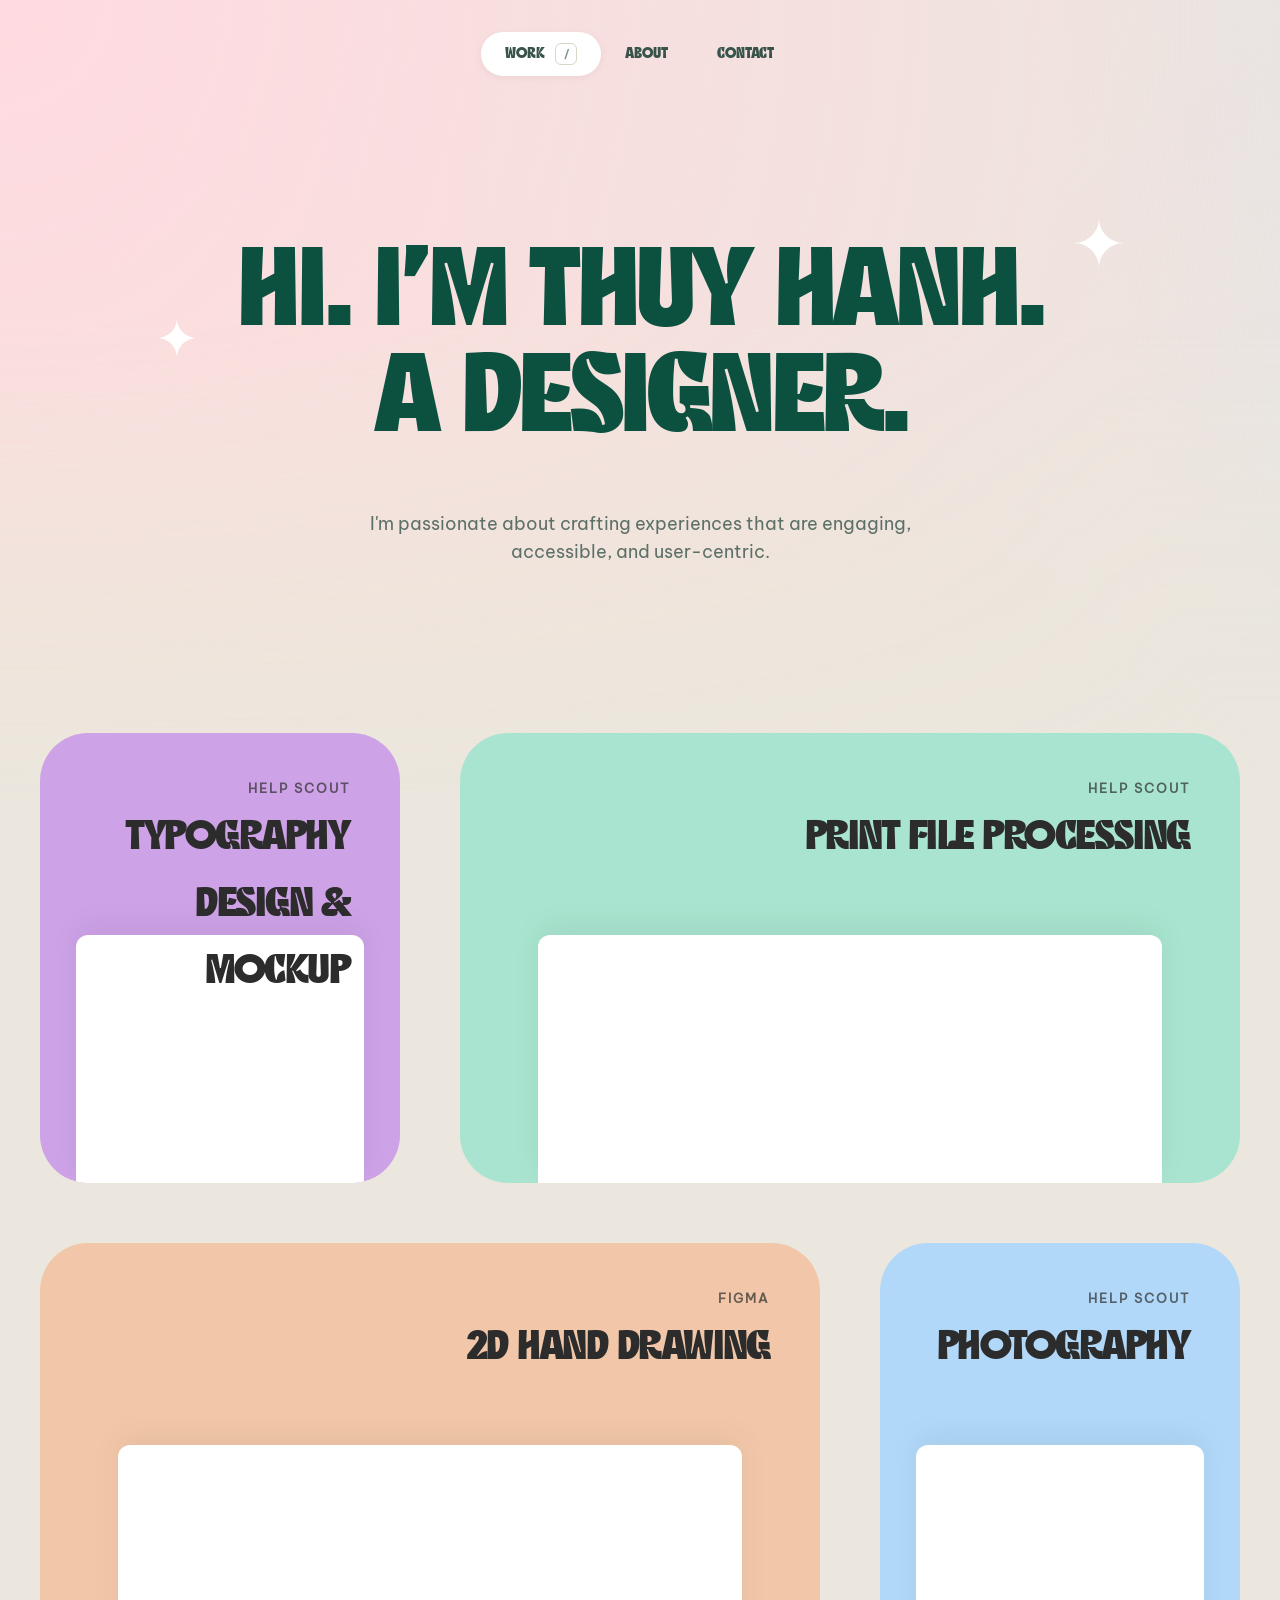
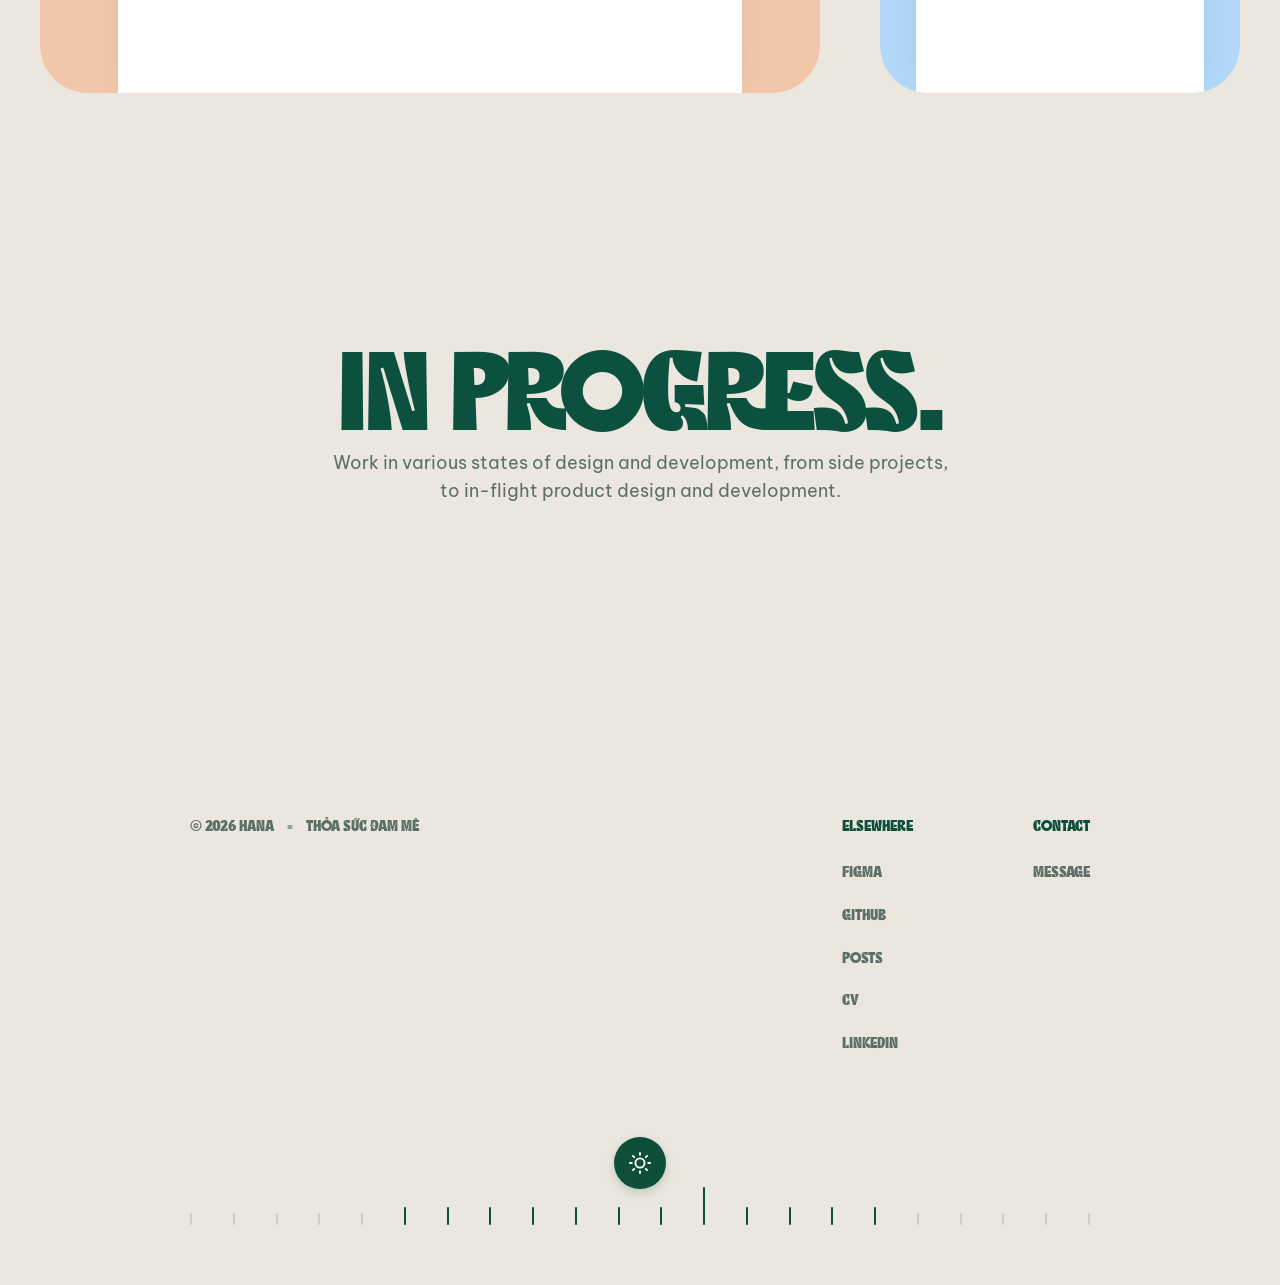
==== index.html @ 813f823c "Day toan bo anh asset len web" ====
<!DOCTYPE html>
<html lang="vi">
<head>
  <meta charset="UTF-8">
  <meta name="viewport" content="width=device-width, initial-scale=1.0">
  <title>Hanh portfolio</title>
  <link rel="preload" href="fonts/A.ttf" as="font" type="font/ttf" crossorigin>
  <link rel="preload" href="fonts/B.ttf" as="font" type="font/ttf" crossorigin>
  <link rel="icon" href="assets/favicon.png?v=2" type="image/png">
  <link rel="stylesheet" href="style.css"> 
</head>
<body id="top">
  
  

  <!-- THANH ĐIỀU KHIỂN NỔI (FLOATING NAV) -->
<header class="floating-header">
  <nav class="sean-nav-pill" aria-label="Điều hướng chính">
    <a href="index.html" class="nav-item active">WORK <span class="slash">/</span></a>
    <a href="about.html" class="nav-item">ABOUT</a>
    
    <!--<a href="play.html" class="nav-item">PLAY</a>
    
    <a href="note.html" class="nav-item">NOTE</a>-->
    <a href="#" id="open-contact" class="nav-item">CONTACT</a>
  </nav>
</header>

  <main>
    <!-- PHẦN 1: HERO SECTION (CHỮ XANH KHỔNG LỒ) -->
    <section class="sean-hero">
      <div class="hero-text-wrapper">
        <!-- Ngôi sao trái -->
        <svg class="sparkle left" width="40" height="40" viewBox="0 0 40 40" fill="none" xmlns="http://www.w3.org/2000/svg">
          <path d="M20 0C20 11.0457 11.0457 20 0 20C11.0457 20 20 28.9543 20 40C20 28.9543 28.9543 20 40 20C28.9543 20 20 11.0457 20 0Z" fill="white"/>
        </svg>
        
        <h1 class="giant-heading">Hi. I'm Thuy Hanh.<br>A Designer.</h1>
        
        <!-- Ngôi sao phải -->
        <svg class="sparkle right" width="50" height="50" viewBox="0 0 40 40" fill="none" xmlns="http://www.w3.org/2000/svg">
          <path d="M20 0C20 11.0457 11.0457 20 0 20C11.0457 20 20 28.9543 20 40C20 28.9543 28.9543 20 40 20C28.9543 20 20 11.0457 20 0Z" fill="white"/>
        </svg>
      </div>
      <p class="hero-subtitle">I'm passionate about crafting experiences that are engaging,<br>accessible, and user-centric.</p>
    </section>

    <!-- PHẦN 2: LƯỚI 4 Ô TƯƠNG TÁC (WORK CARDS) -->
    <section class="work-section">
      <div class="work-grid">
        <!-- Ô Tím: AI -->
        <a href="work/project.html" class="work-card card-purple">
          <div class="card-floaters">
            <svg class="floater f-star-1" width="90" height="90" viewBox="0 0 40 40" fill="none" xmlns="http://www.w3.org/2000/svg">
              <path d="M20 0C20 11.0457 11.0457 20 0 20C11.0457 20 20 28.9543 20 40C20 28.9543 28.9543 20 40 20C28.9543 20 20 11.0457 20 0Z" fill="white"/>
            </svg>
            <svg class="floater f-star-2" width="50" height="50" viewBox="0 0 40 40" fill="none" xmlns="http://www.w3.org/2000/svg">
              <path d="M20 0C20 11.0457 11.0457 20 0 20C11.0457 20 20 28.9543 20 40C20 28.9543 28.9543 20 40 20C28.9543 20 20 11.0457 20 0Z" fill="white"/>
            </svg>
            <svg class="floater f-star-3" width="40" height="40" viewBox="0 0 40 40" fill="none" xmlns="http://www.w3.org/2000/svg">
              <path d="M20 0C20 11.0457 11.0457 20 0 20C11.0457 20 20 28.9543 20 40C20 28.9543 28.9543 20 40 20C28.9543 20 20 11.0457 20 0Z" fill="white"/>
            </svg>
          </div>

          <div class="card-header">
            <span class="brand">HELP SCOUT</span>
            <h2>Typography Design & Mockup</h2>
          </div>
          <div class="card-image-placeholder"></div>
        </a>
        
        <!-- Ô Xanh ngọc: Articles -->
        <a href="work/process.html" class="work-card card-mint">
          <!-- Hiệu ứng bay ra của Articles -->
          <div class="card-floaters">
            <!-- Icon Tài liệu -->
            <svg class="floater f-doc" width="80" height="80" viewBox="0 0 100 100" fill="none" stroke="white" stroke-width="6" stroke-linecap="round" stroke-linejoin="round">
              <rect x="20" y="15" width="60" height="70" rx="8" />
              <path d="M35 35h30 M35 55h30 M35 75h15" />
            </svg>
            <!-- Icon Bút và Vòng tròn -->
            <svg class="floater f-pen" width="100" height="100" viewBox="0 0 100 100" fill="none" stroke="white" stroke-width="6" stroke-linecap="round">
              <path d="M80 30 A 35 35 0 1 0 50 85" />
              <rect x="40" y="10" width="16" height="50" rx="8" transform="rotate(45 50 10)" />
              <path d="M68 38 l -10 -10" />
            </svg>
          </div>

          <div class="card-header">
            <span class="brand">HELP SCOUT</span>
            <h2>Print File Processing</h2>
          </div>
          <div class="card-image-placeholder"></div>
        </a>

        <!-- Ô Cam nhạt: Plugins -->
        <a href="work/2D.html" class="work-card card-peach">
          <!-- Hiệu ứng bay ra của Plugins -->
          <div class="card-floaters">
            <!-- Icon Lượn sóng -->
            <svg class="floater f-squiggle" width="80" height="80" viewBox="0 0 100 100" fill="none" stroke="white" stroke-width="8" stroke-linecap="round" stroke-linejoin="round">
              <path d="M10 70 Q 30 10, 50 50 T 90 30" />
            </svg>
            <!-- Icon Sao và Vòng xoáy -->
            <svg class="floater f-swirl" width="90" height="90" viewBox="0 0 100 100" fill="none" stroke="white" stroke-width="6" stroke-linecap="round">
              <path d="M30 10 Q 40 40, 70 50 Q 40 60, 30 90 Q 20 60, -10 50 Q 20 40, 30 10 Z" fill="white" stroke="none"/>
              <path d="M60 40 C 90 20, 100 70, 70 80 C 50 85, 40 60, 60 60" />
            </svg>
          </div>

          <div class="card-header">
            <span class="brand">FIGMA</span>
            <h2>2D Hand Drawing</h2>
          </div>
          <div class="card-image-placeholder"></div>
        </a>

        <!-- Ô Xanh dương: Photography -->
        <a href="work/Photography.html" class="work-card card-blue">
          <!-- Hiệu ứng bay ra của Mobile -->
          <div class="card-floaters">
            <!-- Icon Bức ảnh -->
            <svg class="floater f-image" width="75" height="75" viewBox="0 0 100 100" fill="none" stroke="white" stroke-width="6" stroke-linecap="round" stroke-linejoin="round">
              <!-- Khung ảnh bo góc -->
              <rect x="15" y="20" width="70" height="60" rx="8" />
              
              <!-- Mặt trời -->
              <circle cx="35" cy="40" r="7" /> 
              
              <!-- Dãy núi xen kẽ -->
              <polyline points="15 80 40 50 60 70 75 55 85 80" />
            </svg>
          </div>

          <div class="card-header">
            <span class="brand">HELP SCOUT</span>
            <h2>Photography</h2>
          </div>
          <div class="card-image-placeholder"></div>
        </a>
      </div>
    </section>

    <!-- PHẦN 3: IN PROGRESS -->
    <section class="in-progress-section">
      <div class="in-progress-header">
        <h1 class="giant-heading">In Progress.</h1>
        <p class="hero-subtitle">Work in various states of design and development, from side projects,<br>to in-flight product design and development.</p>
      </div>
      
      <!--<div class="work-grid">
        
        <a href="#" class="work-card card-white">
          <div class="card-header">
            <span class="brand">MULTIPLAYER</span>
            <h2>Doodler</h2>
          </div>
          <div class="card-image-placeholder"></div>
        </a>
        
        
        <a href="#" class="work-card card-black">
          <div class="card-header light-text">
            <span class="brand">FIGMA</span>
            <h2>Droplette</h2>
          </div>
          <div class="card-image-placeholder"></div>
        </a>-->
      </div>
    </section>
  </main>

  <footer class="site-footer">
    <div class="footer-top">
      <div class="footer-left">
        <p>© 2026 Hana <span>•</span> Thỏa sức đam mê</p>
      </div>
      
      <div class="footer-right">
        <div class="footer-column">
          <h4>Elsewhere</h4>
          <a href="#">Figma</a>
          <a href="#">Github</a>
          <a href="#">Posts</a>
          <a href="#">CV</a>
          <a href="#">LinkedIn</a>
        </div>
        <div class="footer-column">
          <h4>Contact</h4>
          <a href="#">Message</a>
        </div>
      </div>
    </div>

    <!-- Phần thanh thước kẻ và nút mặt trời -->
    <div class="footer-bottom">
      <div class="theme-toggle">
        <svg width="22" height="22" viewBox="0 0 24 24" fill="none" stroke="currentColor" stroke-width="2" stroke-linecap="round" stroke-linejoin="round">
          <circle cx="12" cy="12" r="5"></circle>
          <line x1="12" y1="1" x2="12" y2="3"></line>
          <line x1="12" y1="21" x2="12" y2="23"></line>
          <line x1="4.22" y1="4.22" x2="5.64" y2="5.64"></line>
          <line x1="18.36" y1="18.36" x2="19.78" y2="19.78"></line>
          <line x1="1" y1="12" x2="3" y2="12"></line>
          <line x1="21" y1="12" x2="23" y2="12"></line>
          <line x1="4.22" y1="19.78" x2="5.64" y2="18.36"></line>
          <line x1="18.36" y1="5.64" x2="19.78" y2="4.22"></line>
        </svg>
      </div>
      <div class="ruler">
        <div class="tick minor"></div>
        <div class="tick minor"></div>
        <div class="tick minor"></div>
        <div class="tick minor"></div>
        <div class="tick minor"></div>
        <div class="tick major"></div>
        <div class="tick major"></div>
        <div class="tick major"></div>
        <div class="tick major"></div>
        <div class="tick major"></div>
        <div class="tick major"></div>
        <div class="tick major"></div>
        
        <div class="tick center"></div>
        
        <div class="tick major"></div>
        <div class="tick major"></div>
        <div class="tick major"></div>
        <div class="tick major"></div>
        <div class="tick minor"></div>
        <div class="tick minor"></div>
        <div class="tick minor"></div>
        <div class="tick minor"></div>
        <div class="tick minor"></div>
      </div>
    </div>
  </footer>

  <!-- BỘ NÃO JAVASCRIPT XỬ LÝ MENU CUỘN -->
  <script>
    // Lắng nghe hành động cuộn chuột của người dùng
    window.addEventListener('scroll', function() {
      // Tìm cái menu viên thuốc
      const navPill = document.querySelector('.sean-nav-pill');
      
      // Nếu cuộn xuống quá 20px thì bật nền màu kem lên
      if (window.scrollY > 20) {
        navPill.classList.add('scrolled');
      } 
      // Nếu kéo ngược lại lên kịch trần thì tắt nền đi (trở về trong suốt)
      else {
        navPill.classList.remove('scrolled');
      }
    });
  </script>

  <!-- KHUNG CHATBOX ẨN (Nằm ở góc phải màn hình) -->
<div id="sean-chatbox" class="chatbox-wrapper">
  <!-- Phần Header màu xanh đậm -->
  <div class="chatbox-header">
    <div class="bot-info">
      <!-- Thay đường dẫn ảnh avatar của bạn vào đây -->
      <img src="assets/logo1A.jpg" alt="Thúi Heo" class="bot-avatar" onerror="this.src='data:image/svg+xml;utf8,<svg xmlns=\'http://www.w3.org/2000/svg\' width=\'40\' height=\'40\'><circle cx=\'20\' cy=\'20\' r=\'20\' fill=\'white\'/></svg>'">
      <div>
        <h4>Hana</h4>
        <p>Ask me a question</p>
      </div>
    </div>
    <!-- Nút tắt (dấu X) -->
    <button id="close-chat" class="close-chat-btn">&times;</button>
  </div>

  <!-- Phần Nội dung Chat -->
  <div class="chatbox-body">
    <div class="chat-msg bot-msg">Hi!</div>
    <div class="chat-msg bot-msg">I'm Hana. I'm here to help you with any questions you might have about my work.</div>
    <div class="chat-msg bot-msg">How can I help you today?</div>
    
    <!-- Các nút tùy chọn -->
    <div class="chat-options">
      <a href="#" class="chat-option-btn">Looking for your old portfolio</a>
      <a href="#" class="chat-option-btn">Just saying hello!</a>
      <a href="#" class="chat-option-btn">Interested in mentorship</a>
      <a href="#" class="chat-option-btn">We'd like to hire you</a>
    </div>
  </div>
</div>

<script>
  const contactBtn = document.getElementById('open-contact');
  const chatbox = document.getElementById('sean-chatbox');
  const closeBtn = document.getElementById('close-chat');

  // 1. KIỂM TRA BỘ NHỚ NGAY KHI VỪA TẢI TRANG
  if (localStorage.getItem('seanChatState') === 'open') {
    // BÍ QUYẾT: Tạm thời vô hiệu hóa hiệu ứng trượt của CSS
    chatbox.style.transition = 'none'; 
    
    chatbox.classList.add('active');
    if(contactBtn) contactBtn.classList.add('contact-active');

    // Sau 10 mili-giây, trả lại hiệu ứng trượt bình thường để lúc bấm tắt nó vẫn mượt
    setTimeout(function() {
      chatbox.style.transition = '';
    }, 10);
  }

  // 2. XỬ LÝ KHI BẤM NÚT CONTACT
  if (contactBtn) {
    contactBtn.addEventListener('click', function(e) {
      e.preventDefault(); 
      chatbox.classList.toggle('active'); 
      contactBtn.classList.toggle('contact-active');
      
      if (chatbox.classList.contains('active')) {
        localStorage.setItem('seanChatState', 'open'); 
      } else {
        localStorage.setItem('seanChatState', 'closed'); 
      }
    });
  }

  // 3. XỬ LÝ KHI BẤM NÚT TẮT (DẤU X)
  if (closeBtn) {
    closeBtn.addEventListener('click', function() {
      chatbox.classList.remove('active'); 
      if(contactBtn) contactBtn.classList.remove('contact-active');
      localStorage.setItem('seanChatState', 'closed'); 
    });
  }
</script>
</body>
</html>
---- style.css ----
/* =========================================
   1. BIẾN MÀU SẮC & CÀI ĐẶT CHUNG (SEAN HALPIN CLONE)
========================================= */
@font-face {
  font-family: 'A'; /* Đặt tên gì tùy bạn */
  font-style: normal;
  font-weight: 400 900; 
  src: url('fonts/A.ttf') format('truetype');
  font-display: block;
}

@font-face {
  font-family: 'B';
  font-style: normal;
  font-weight: 400;
  src: url('fonts/B.ttf') format('truetype');
  font-display: block;
}

:root {
  --text-dark: #37534a;      
  --text-light: #648275;     
  --bg-gradient: linear-gradient(to right, #e3dec0, #cee4b3);
  --bg-card: #f5f7e6;        
  --accent: #405b53;         
  --nav-active: #ecf0d6;     
  --white: #ffffff;
  --radius: 32px;            
  --radius-pill: 50px;       
  --transition: all 0.3s cubic-bezier(0.25, 0.8, 0.25, 1);
}

html {
  font-size: 14px; 
}

* {
  margin: 0;
  padding: 0;
  box-sizing: border-box;
}

body {
  font-family: 'B', sans-serif;
  color: var(--text-dark);
  
  /* Cài đặt nền gốc của TOÀN BỘ TRANG là màu kem đặc */
  background-color: #ebe7de; 
  
  min-height: 100vh;
  line-height: 1.6;
  overflow-x: clip;
  position: relative; /* Dùng làm gốc để chứa lớp màu ở đầu trang */
}

/* Lớp ảo chứa màu loang - Chỉ bao phủ phần đầu trang */
body::before {
  content: "";
  position: absolute;
  top: 0; 
  left: 0; 
  width: 100%; 
  
  
  height: 800px; 
  
  /* Giữ nguyên hiệu ứng màu loang của bạn */
  background-image: 
    radial-gradient(circle at 0% 0%, #ffdae0 0%, transparent 50%),
    radial-gradient(circle at 100% 0%, #cbe1ff 0%, transparent 50%),
    radial-gradient(circle at 100% 100%, #c3f0d5 0%, transparent 50%),
    radial-gradient(circle at 0% 100%, #fef0bc 0%, transparent 50%);
  background-size: 200% 200%;
  animation: meshChuyenMau 2.5s ease-in-out infinite alternate;
  
  /* CÔNG THỨC MỚI: Mặt nạ làm mờ dần phần đáy của lớp màu này */
  -webkit-mask-image: linear-gradient(to bottom, black 40%, transparent 100%);
  mask-image: linear-gradient(to bottom, black 40%, transparent 100%);
  
  z-index: -2; /* Nằm dưới cùng */
  pointer-events: none; /* Tránh cản trở click chuột */
}

h1, h2, h3, .giant-heading, .sean-nav-pill .nav-item {
  font-family: 'A', sans-serif;
  font-weight: 900;
}

/* Đạo diễn hiệu ứng mảng màu trôi nổi hòa quyện */
@keyframes meshChuyenMau {
  0% {
    background-position: 0% 0%;
  }
  25% {
    background-position: 100% 0%;
  }
  50% {
    background-position: 100% 100%;
  }
  75% {
    background-position: 0% 100%;
  }
  100% {
    background-position: 0% 0%;
  }
}

a { text-decoration: none; color: inherit; }

/* =========================================
   2. ANIMATION (HIỆU ỨNG LÚC BẬT WEB)
========================================= */
@keyframes slideUpFade {
  0% {
    opacity: 0;
    transform: translateY(30px);
  }
  100% {
    opacity: 1;
    transform: translateY(0);
  }
}

/* 1. Gắn hiệu ứng nảy cho NỘI DUNG CỦA CẢ 2 TRANG */
/* LƯU Ý: Đã cố tình bỏ 'header' ra ngoài để thanh menu đứng im như mỏ neo */
.sean-hero .hero-text-wrapper, 
.sean-hero .hero-subtitle, 
.work-card, 
.in-progress-header, 
article,
.about-intro, .profile-grid, .values-container .value-item,
.play-hero h1, .play-hero p, .play-card,
.notes-hero h1, .notes-hero p, .note-item,.project-hero .brand-label,
.project-hero .giant-heading,
.project-hero .hero-subtitle,
.project-meta-container,
.project-showcase,
.project-content .text-block {
  opacity: 0; 
  animation: slideUpFade 1.5s cubic-bezier(0.1, 1, 0.2, 1) both;
}

/* 2. Cài đặt độ trễ cho TRANG CHỦ (Từng nhịp một) */
.sean-hero .hero-text-wrapper { animation-delay: 0.05s; }
.sean-hero .hero-subtitle { animation-delay: 0.1s; }
.work-section .work-card:nth-child(1) { animation-delay: 0.15s; }
.work-section .work-card:nth-child(2) { animation-delay: 0.2s; }
.work-section .work-card:nth-child(3) { animation-delay: 0.25s; }
.work-section .work-card:nth-child(4) { animation-delay: 0.3s; }
.in-progress-header { animation-delay: 0.35s; }
.in-progress-section .work-card:nth-child(1) { animation-delay: 0.4s; }
.in-progress-section .work-card:nth-child(2) { animation-delay: 0.45s; }

/* 3. Cài đặt độ trễ cho TRANG ABOUT (Khắc phục lỗi "nhảy quá nhanh") */
.about-intro { animation-delay: 0.05s; }
.profile-grid { animation-delay: 0.15s; }
.values-container .value-item:nth-child(1) { animation-delay: 0.1s; }
.values-container .value-item:nth-child(2) { animation-delay: 0.15s; }
.values-container .value-item:nth-child(3) { animation-delay: 0.2s; }
.values-container .value-item:nth-child(4) { animation-delay: 0.25s; }

/* 4. Độ trễ TRANG CHƯƠNG TRÌNH (PLAY) */
.play-hero h1 { animation-delay: 0.05s; }
.play-hero p { animation-delay: 0.1s; }
.play-card:nth-child(1) { animation-delay: 0.15s; }
.play-card:nth-child(2) { animation-delay: 0.2s; }
.play-card:nth-child(3) { animation-delay: 0.25s; }
.play-card:nth-child(4) { animation-delay: 0.3s; }

/* 5. Độ trễ cho TRANG GIÁO VIÊN (NOTES) */
.notes-hero h1 { animation-delay: 0.05s; }
.notes-hero p { animation-delay: 0.1s; }
.note-item:nth-child(1) { animation-delay: 0.15s; }
.note-item:nth-child(2) { animation-delay: 0.2s; }
.note-item:nth-child(3) { animation-delay: 0.25s; }

/* =========================================
   3. HEADER & MENU VIÊN THUỐC
========================================= */
.floating-header {
  position: sticky;
  top: 25px;
  display: flex;
  justify-content: center;
  z-index: 1000;
  pointer-events: none;
  padding: 0 20px;
}

.sean-nav-pill {
  pointer-events: auto;
  display: flex;
  align-items: center;
  background-color: transparent; 
  padding: 6px 8px;
  border-radius: 50px;
  transition: background-color 0.3s ease, box-shadow 0.3s ease, backdrop-filter 0.3s ease; 
}

.sean-nav-pill.scrolled {
  background-color: rgba(241, 242, 233, 0.85);
  box-shadow: 0 4px 20px rgba(0, 0, 0, 0.05);
  backdrop-filter: blur(10px);
}

.sean-nav-pill .nav-item {
  color: var(--text-dark);
  font-size: 1.05rem;
  font-weight: 700;
  padding: 10px 24px;
  border-radius: 50px;
  transition: all 0.2s ease;
  display: flex;
  align-items: center;
  gap: 8px;
  transition: background-color 0.2s ease, color 0.2s ease, box-shadow 0.2s ease;
}

.sean-nav-pill .nav-item:hover:not(.active) {
  background-color: rgba(0, 0, 0, 0.04);
}

.sean-nav-pill .nav-item.active {
  background-color: #ffffff; 
  box-shadow: 0 2px 8px rgba(0, 0, 0, 0.05);
  color: var(--text-dark);
}

.sean-nav-pill .slash {
  display: inline-flex;
  align-items: center;
  justify-content: center;
  width: 22px;
  height: 22px;
  font-size: 12px;
  font-weight: 900;
  color: #7b9487;
  border: 1.5px solid #d4dac4;
  border-radius: 6px;
  margin-left: 2px;
}

#open-contact {
  border: 1.5px solid transparent; 
}

/* 2. Trạng thái khi nút Contact đang được bật (class này do JS tự gắn) */
#open-contact.contact-active {
  /* Viền sát bên trong màu xanh lá đậm */
  border-color: #0c5140; 
  
  /* Lớp vòng sáng màu trắng mờ (opacity 0.6) bung ra 4px ở bên ngoài */
  box-shadow: 0 0 0 4px rgba(255, 255, 255, 0.6);
  
  /* Giữ nền trong suốt cho giống ảnh mẫu */
  background-color: transparent; 
}

/* =========================================
   4. HERO SECTION (TRANG CHỦ)
========================================= */
.sean-hero {
  text-align: center;
  
  /* BÍ QUYẾT: Trả lại khoảng cách 180px ở trên đỉnh y như cũ */
  padding: 180px 20px 0; 
  
  /* Vẫn giữ lệnh ép chiều cao 100% để đẩy các ô tương tác giấu xuống dưới */
  min-height: 75vh; 
  
  display: flex;
  flex-direction: column;
  align-items: center;
  position: relative;
}

.in-progress-header {
  text-align: center;
  padding: 180px 20px 100px;
  display: flex;
  flex-direction: column;
  align-items: center;
  position: relative;
}

.hero-text-wrapper {
  position: relative;
  display: inline-block;
  margin-bottom: 60px;
}

/* Chữ xanh khổng lồ */
.giant-heading {
  font-size: 8rem; /* Kích thước siêu lớn */
  font-family: 'A', sans-serif;
  font-weight: 900;
  color: #0c5140; /* Màu xanh lá đậm chuẩn Sean Halpin */
  line-height: 0.95;
  letter-spacing: -4px; /* Ép chữ sát vào nhau */
  margin: 0;
}

/* Định vị 2 ngôi sao */
.sparkle {
  position: absolute;
}
.sparkle.left {
  top: 80px;
  left: -80px;
}
.sparkle.right {
  top: -20px;
  right: -80px;
}

.hero-subtitle {
  font-size: 1.25rem;
  color: #5d7067;
  font-family: 'B', sans-serif; /* Dùng font chuẩn cho chữ nhỏ */
  line-height: 1.6;
  font-weight: 500;
}
/* =========================================
   CÁC Ô TƯƠNG TÁC (WORK CARDS) - CHUẨN MẪU VUÔNG & CHỮ NHẬT
========================================= */
.work-section, .in-progress-section {
  /* Mở rộng chiếm gần hết màn hình vi tính */
  max-width: 1540px; 
  margin: 0 auto;
  padding: 0 40px 150px;
}

.in-progress-section {
  padding-top: 50px;
}

.in-progress-header {
  padding: 50px 20px 80px;
}

.work-grid {
  display: grid;
  grid-template-columns: repeat(12, 1fr); 
  gap: 60px; 
}

.work-card {
  display: block;
  border-radius: 48px; 
  height: 450px; 
  padding: 45px 50px; 
  position: relative;
  top: 0;
  text-decoration: none;
  color: #2c2c2c;
  
  /* Điểm xuất phát của bóng đổ */
  box-shadow: 
    0 0 0 -5px rgba(0, 0, 0, 0),
    0 0 0 -10px rgba(0, 0, 0, 0),
    0 0 0 -20px rgba(0, 0, 0, 0);

  /* BỘ CHỈ HUY HIỆU ỨNG: Tách bạch rõ ràng từng nhiệm vụ */
  transition: 
    background-color 0.4s ease, 
    box-shadow 0.7s cubic-bezier(0.34, 1.25, 0.64, 1), 
    top 0.7s cubic-bezier(0.34, 1.25, 0.64, 1);
}

/* --- TỶ LỆ CÁC Ô ĐÃ ĐƯỢC CHỈNH LẠI (CÔNG THỨC 4 - 8) --- */
/* Hàng 1 */
.work-section .work-card:nth-child(1) { grid-column: span 4; } 
.work-section .work-card:nth-child(2) { grid-column: span 8; }
/* Hàng 2 (So le lại) */
.work-section .work-card:nth-child(3) { grid-column: span 8; } 
.work-section .work-card:nth-child(4) { grid-column: span 4; } 

/* Hàng 3 (In Progress) */
.in-progress-section .work-card:nth-child(1) { grid-column: span 4; } 
.in-progress-section .work-card:nth-child(2) { grid-column: span 8; } 

.work-card:hover {
  top: -10px;
  /* Điểm kết thúc của bóng đổ */
  box-shadow: 
    0 10px 20px -5px rgba(0, 0, 0, 0.20), 
    0 25px 50px -10px rgba(0, 0, 0, 0.15), 
    0 50px 100px -20px rgba(0, 0, 0, 0.10);
}

/* Nhóm Text bên trong Card */
.card-header {
  text-align: right;
  z-index: 2;
  position: relative;
}

.card-header .brand {
  font-family: 'B', sans-serif;
  font-size: 0.9rem;
  font-weight: 700;
  letter-spacing: 2px;
  text-transform: uppercase;
  opacity: 0.7;
  display: block;
  margin-bottom: 5px;
}

.card-header h2 {
  font-size: 3rem; 
  font-family: 'A', sans-serif;
  font-weight: 900;
  letter-spacing: -1.5px;
  margin: 0;
}

/* Màu nền */
.card-purple { background-color: #cda2e7; }
.card-mint { background-color: #a8e4cf; }
.card-peach { background-color: #f2c7a9; }
.card-blue { background-color: #b1d8f8; }
.card-white { background-color: #ffffff; }
.card-black { background-color: #1a1a1a; }

/* KHI HOVER: Đổi sang mã màu SÁNG HƠN một chút xíu để tạo cảm giác thẻ bài phát sáng */
.work-card.card-purple:hover { background-color: #d8b4ee; } /* Tím sáng hơn */
.work-card.card-mint:hover { background-color: #b5eedc; } /* Xanh ngọc sáng hơn */
.work-card.card-peach:hover { background-color: #f6d4ba; } /* Cam đào sáng hơn */
.work-card.card-blue:hover { background-color: #c5e3fb; } /* Xanh dương sáng hơn */
.work-card.card-white:hover { background-color: #ffffff; } /* Trắng thì giữ nguyên vì đã sáng tối đa */
.work-card.card-black:hover { background-color: #2a2a2a; } /* Đen thì nhạt đi một chút thành xám đậm */

.card-header.light-text, 
.card-header.light-text h2 {
  color: #ffffff;
}

/* =========================================
   RESPONSIVE (ĐIỆN THOẠI & IPAD)
========================================= */
@media (max-width: 992px) {
  .giant-heading {
    font-size: 5.5rem;
  }
  .sparkle.left { left: -40px; width: 30px; }
  .sparkle.right { right: -40px; width: 40px; }
  
  .work-grid .work-card {
    grid-column: span 12 !important; 
  }
  
  .work-card {
    height: 480px; 
  }
}

@media (max-width: 768px) {
  .giant-heading {
    font-size: 4rem;
    letter-spacing: -2px;
  }
  .sean-hero { padding: 120px 20px 60px; }
  .sparkle { display: none; }
}
/* =========================================
   5. TRANG EPIC (ABOUT PAGE - BỐ CỤC CHUẨN, SIZE VỪA VẶN)
========================================= */
.about-intro {
  text-align: center;
  padding: 120px 20px 80px; 
}

.about-intro .giant-heading {
  /* Rút từ 14rem xuống 9.5rem: Đủ to để gây ấn tượng nhưng không phá vỡ khung hình */
  font-size: 9.5rem; 
  letter-spacing: -4px; 
  line-height: 1;
}

.about-profile {
  padding: 0 0px 250px;
  /* Thu khung chứa lại mức 1050px (To hơn bản gốc 1000px một chút để có chỗ cho ảnh) */
  max-width: 1200px; 
  margin: 0 auto;
}

.profile-grid {
  display: grid;
  /* Tỷ lệ 1.1fr : 1.5fr giúp ảnh to hơn bản cũ một xíu, nhưng không lấn át phần chữ */
  grid-template-columns: 1.1fr 1.5fr; 
  gap: 120px; /* Cân chỉnh lại khoảng trống cho vừa vặn */
  align-items: center;
}

.profile-arch {
  width: 100%;
  /* Trả lại dáng vòm hơi cao (1 / 1.1) thay vì vuông vức */
  aspect-ratio: 1 / 1.1; 
  background-color: #d8c3b1; 
  border-top-left-radius: 200px; 
  border-top-right-radius: 200px;
  border-bottom-left-radius: 20px; 
  border-bottom-right-radius: 20px;
  overflow: hidden;
}

.profile-arch img {
  width: 100%;
  height: 100%;
  object-fit: cover;
}

.profile-text h2 {
  /* Trả về 2.6rem để đoạn văn bản giữ được sự tinh tế, kết hợp ép sát dòng */
  font-size: 2.6rem; 
  font-weight: 800;
  line-height: 1.1; 
  margin-bottom: 30px;
  letter-spacing: -1px;
}

.profile-text p {
  font-size: 1.15rem;
  color: #556b62; 
  margin-bottom: 25px;
  font-weight: 500;
  line-height: 1.7;
}

/* 3. Khối 4 Giá trị cốt lõi */
.about-values {
  padding: 0 20px 100px;
}

.values-container {
  background-color: #f6f5ee; /* Nền trắng kem nhạt y hình 2 */
  max-width: 1200px;
  margin: 0 auto;
  border-radius: 40px; /* Khối bo góc bự */
  padding: 80px;
}

.values-grid {
  display: grid;
  grid-template-columns: 1fr 1fr; /* 2 cột */
  gap: 60px 80px; /* Khoảng cách hàng ngang 60, dọc 80 */
}

.value-item .value-number {
  font-size: 2.2rem;
  font-weight: 600;
  color: #8da498; /* Màu xanh ngọc nhạt cho số */
  display: block;
  margin-bottom: 15px;
}

.value-item h3 {
  font-size: 1.8rem;
  font-weight: 800;
  margin-bottom: 20px;
  letter-spacing: -0.5px;
}

.value-item p {
  font-size: 1.1rem;
  color: #556b62;
  line-height: 1.7;
}

/* =========================================
   RESPONSIVE (ĐIỆN THOẠI)
========================================= */
@media (max-width: 768px) {
  .giant-heading {
    font-size: 4rem;
    letter-spacing: -2px;
  }
  
  .profile-grid {
    grid-template-columns: 1fr;
    text-align: center;
  }
  
  .profile-arch {
    max-width: 300px;
    margin: 0 auto;
  }
  
  .values-container {
    padding: 40px 20px;
  }
  
  .values-grid {
    grid-template-columns: 1fr;
  }
}
/* =========================================
   6. TRANG CHƯƠNG TRÌNH (PLAY PAGE)
========================================= */
.play-page {
  padding-bottom: 120px;
}

/* Phần Tiêu đề Hero */
.play-hero {
  text-align: center;
  padding: 100px 20px 60px;
  max-width: 800px;
  margin: 0 auto;
}

.play-hero h1 {
  position: relative;
  display: inline-block;
  margin-bottom: 20px;
}

/* Ngôi sao lấp lánh màu trắng bên cạnh chữ */
.sparkle {
  color: #ffffff;
  font-size: 5rem;
  position: absolute;
  top: -20px;
  right: -60px;
  line-height: 1;
}

.play-hero p {
  font-size: 1.3rem;
  color: #556b62;
  font-weight: 600;
  line-height: 1.6;
}

/* Khu vực lưới thẻ bài */
.play-grid-section {
  max-width: 1200px;
  margin: 0 auto;
  padding: 0 20px;
}

/* Tự động chia cột: Màn to thì 2 cột, màn nhỏ tự co lại 1 cột */
.play-grid {
  display: grid;
  grid-template-columns: repeat(auto-fit, minmax(450px, 1fr));
  gap: 40px;
}

/* Thiết kế thẻ bài cơ bản */
.play-card {
  background-color: rgba(255, 255, 255, 0.4); /* Nền hơi trong suốt */
  border-radius: 40px;
  padding: 40px;
  display: flex;
  transition: all 0.3s cubic-bezier(0.1, 1, 0.2, 1);
  text-decoration: none;
  border: 3px solid transparent;
}

.play-card:hover {
  transform: translateY(-8px);
  background-color: rgba(255, 255, 255, 0.7);
  border-color: rgba(255, 255, 255, 0.9);
  box-shadow: 0 20px 40px rgba(55, 83, 74, 0.05);
}

.play-card h3 {
  font-size: 2rem;
  font-weight: 800;
  margin-bottom: 15px;
  display: flex;
  align-items: center;
  gap: 12px;
}

.play-card p {
  font-size: 1.15rem;
  color: #556b62;
  line-height: 1.6;
  font-weight: 500;
}

/* Nhãn "Mới/Soon" màu xanh đậm */
.badge {
  background-color: var(--text-dark);
  color: #ffffff;
  font-size: 0.9rem;
  padding: 4px 12px;
  border-radius: 20px;
  font-weight: 700;
  text-transform: uppercase;
}

/* ---- CÁC KIỂU LAYOUT BÊN TRONG THẺ BÀI ---- */

/* Kiểu 1: Cột dọc (Chữ trên, hình dưới) */
.card-tall {
  flex-direction: column;
  gap: 30px;
}

.card-image {
  flex-grow: 1;
  border-radius: 24px;
  min-height: 200px;
  display: flex;
  align-items: center;
  justify-content: center;
  gap: 15px;
}

.dark-ui { background-color: #2c2c2c; }
.purple-ui { background-color: #d1c4e9; }

/* Giả lập các nút UI chấm tròn */
.fake-dot { width: 30px; height: 30px; border-radius: 50%; }
.fake-dot.red { background-color: #ff5f56; }
.fake-dot.yellow { background-color: #ffbd2e; }
.fake-dot.green { background-color: #27c93f; }
.fake-wave { width: 100px; height: 10px; background: white; border-radius: 10px; opacity: 0.5; }

/* Kiểu 2: Hàng ngang (Chữ trái, Icon phải) */
.card-row {
  flex-direction: row;
  align-items: center;
  justify-content: space-between;
  gap: 20px;
}

.card-row .card-text {
  flex: 1;
}

.card-icon {
  width: 120px;
  height: 120px;
  border-radius: 50%;
  display: flex;
  align-items: center;
  justify-content: center;
  font-size: 3rem;
  flex-shrink: 0;
}

.blue-icon { background-color: #1a365d; color: white; }
.pink-icon { background-color: #fce4ec; color: #d81b60; }

/* Responsive cho điện thoại */
@media (max-width: 768px) {
  .play-grid { grid-template-columns: 1fr; }
  .card-row { flex-direction: column-reverse; text-align: left; align-items: flex-start; }
  .card-icon { width: 80px; height: 80px; font-size: 2rem; }
  .play-hero h1 { font-size: 4rem; }
  .sparkle { font-size: 3rem; right: -30px; }
}
/* =========================================
   7. TRANG GIÁO VIÊN (NOTES PAGE CLONE)
========================================= */
.notes-page {
  padding-bottom: 120px;
}

.notes-hero {
  text-align: center;
  padding: 100px 20px 60px;
  max-width: 800px;
  margin: 0 auto;
}

.notes-hero h1 {
  position: relative;
  display: inline-block;
  margin-bottom: 20px;
}

.notes-hero p {
  font-size: 1.3rem;
  color: #556b62;
  font-weight: 600;
  line-height: 1.6;
}

/* Danh sách xếp dọc - Ép hẹp lại 800px để tập trung thị giác */
.notes-list-section {
  max-width: 800px; 
  margin: 0 auto;
  padding: 0 20px;
}

.notes-list {
  display: flex;
  flex-direction: column;
  gap: 25px; /* Khoảng cách đều tăm tắp giữa các thẻ */
}

/* Thẻ bài phong cách Notes */
.note-item {
  display: block;
  background-color: rgba(255, 255, 255, 0.3); /* Mờ mờ hòa vào nền lưới gradient */
  padding: 45px 50px;
  border-radius: 40px;
  text-decoration: none;
  transition: all 0.3s cubic-bezier(0.1, 1, 0.2, 1);
  border: 3px solid transparent;
}

/* Trạng thái Hover: Sáng bừng và nảy nhẹ lên */
.note-item:hover {
  transform: translateY(-8px);
  background-color: rgba(255, 255, 255, 0.85); 
  box-shadow: 0 20px 40px rgba(55, 83, 74, 0.05);
  border-color: rgba(255, 255, 255, 1);
}

.note-meta {
  font-size: 0.95rem;
  font-weight: 800;
  color: #7b9487;
  text-transform: uppercase;
  letter-spacing: 1.5px;
  display: block;
  margin-bottom: 12px;
}

.note-item h3 {
  font-size: 2.2rem;
  font-weight: 900;
  color: var(--text-dark);
  margin-bottom: 15px;
  line-height: 1.2;
}

.note-item p {
  font-size: 1.15rem;
  color: #556b62;
  line-height: 1.6;
  font-weight: 500;
}

/* Responsive */
@media (max-width: 768px) {
  .notes-hero h1 { font-size: 4rem; }
  .note-item { padding: 35px 30px; border-radius: 30px; }
  .note-item h3 { font-size: 1.8rem; }
}
/* =========================================
   8. FOOTER 
========================================= */
.site-footer {
  background-color: #ebe7de; /* Màu nền kem be nhạt giống ảnh */
  padding: 80px 40px 60px;
  color: var(--text-dark);
  font-family: 'A', sans-serif;
}

.footer-top {
  display: flex;
  justify-content: space-between;
  max-width: 900px;
  margin: 0 auto 80px;
  flex-wrap: wrap;
  gap: 40px;
}

.footer-left p {
  font-size: 1.1rem;
  font-weight: 500;
  color: #5d7067;
}

.footer-left span {
  margin: 0 10px;
  color: #8da498;
}

.footer-right {
  display: flex;
  gap: 120px;
}

.footer-column {
  display: flex;
  flex-direction: column;
  gap: 18px;
}

.footer-column h4 {
  font-size: 1.05rem;
  font-weight: 900;
  color: #0e4e3b; /* Xanh lá đậm */
  margin-bottom: 5px;
}

.footer-column a {
  font-size: 1.1rem;
  color: #5d7067;
  font-weight: 600;
  transition: color 0.3s ease;
}

.footer-column a:hover {
  color: #0e4e3b;
}

/* --- THANH THƯỚC KẺ VÀ NÚT MẶT TRỜI --- */
.footer-bottom {
  position: relative;
  max-width: 900px;
  margin: 0 auto;
  display: flex;
  flex-direction: column;
  align-items: center;
}

.theme-toggle {
  background-color: #0e4e3b;
  color: white;
  width: 52px;
  height: 52px;
  border-radius: 50%;
  display: flex;
  align-items: center;
  justify-content: center;
  cursor: pointer;
  z-index: 2;
  box-shadow: 0 4px 10px rgba(14, 78, 59, 0.2);
  /* Kéo nút xuống chạm vào vạch dài nhất */
  margin-bottom: -4px; 
}

.theme-toggle:hover {
  transform: scale(1.05);
  transition: transform 0.2s;
}

.ruler {
  display: flex;
  justify-content: space-between;
  align-items: flex-end;
  width: 100%;
  height: 40px;
}

/* Các vạch của thước kẻ */
.tick {
  width: 2px;
  border-radius: 2px;
}

.tick.minor {
  height: 12px;
  background-color: rgba(14, 78, 59, 0.15); /* Vạch mờ */
}

.tick.major {
  height: 18px;
  background-color: #0e4e3b; /* Vạch đậm */
}

.tick.center {
  height: 38px;
  background-color: #0e4e3b;
}

/* --- ĐÁP ỨNG TRÊN ĐIỆN THOẠI (RESPONSIVE) --- */
@media (max-width: 768px) {
  .footer-top {
    flex-direction: column;
  }
  
  .footer-right {
    gap: 60px;
  }
  
  .site-footer {
    padding: 60px 20px 40px;
  }
}
/* =========================================
   HIỆU ỨNG CÁC BIỂU TƯỢNG XUẤT HIỆN TỪ RÌA (KHÔNG ĐỔI KÍCH THƯỚC)
========================================= */
.card-floaters {
  position: absolute;
  top: 0; left: 0;
  width: 100%; height: 100%;
  pointer-events: none;
  z-index: 10;
}

/* Cài đặt gốc: Ẩn tàng hình (opacity: 0), KHÔNG DÙNG SCALE nữa */
.floater {
  position: absolute;
  opacity: 0;
  /* Chuyển động 1 giây êm ái */
  transition: all 0.3s ease-out; 
}

/* --- 0. Ô TÍM (AI) --- */
/* Vị trí gốc: Đặt sẵn ở rìa, đẩy lệch đi khoảng 15px so với đích đến */
.card-purple .f-star-1 { top: -20px; left: -30px; transform: translateY(15px) rotate(15deg); }
.card-purple .f-star-2 { top: -10px; left: -80px; transform: translateY(15px) rotate(-10deg); }
.card-purple .f-star-3 { top: -60px; left: 50px; transform: translateY(15px) rotate(25deg); }

/* Khi Hover: Trượt 15px về vị trí chuẩn và hiện rõ dần */
.card-purple:hover .f-star-1 { opacity: 1; transform: translateY(0) rotate(15deg); transition-delay: 0.1s; }
.card-purple:hover .f-star-2 { opacity: 0.8; transform: translateY(0) rotate(-10deg); transition-delay: 0.2s; }
.card-purple:hover .f-star-3 { opacity: 0.9; transform: translateY(0) rotate(25deg); transition-delay: 0.15s; }


/* --- 1. Ô XANH NGỌC (ARTICLES) --- */
/* Đặt sẵn ở hai góc thẻ, dịch lệch 10px */
.card-mint .f-doc { top: -50px; left: -40px; transform: translate(10px, 10px) rotate(-15deg); }
.card-mint .f-pen { top: -50px; right: -20px; transform: translate(-10px, 10px) rotate(15deg); }

/* Hiện rõ và trượt nhẹ về đúng góc */
.card-mint:hover .f-doc { opacity: 1; transform: translate(0, 0) rotate(-15deg); transition-delay: 0.1s; }
.card-mint:hover .f-pen { opacity: 1; transform: translate(0, 0) rotate(15deg); transition-delay: 0.2s; }


/* --- 2. Ô CAM (PLUGINS) --- */
/* Lượn sóng góc dưới, sao vòng xoáy góc trên */
.card-peach .f-squiggle { bottom: -20px; left: -60px; transform: translate(10px, -10px) rotate(-10deg); }
.card-peach .f-swirl { top: -50px; right: -20px; transform: translate(-10px, 10px) rotate(15deg); }

.card-peach:hover .f-squiggle { opacity: 1; transform: translate(0, 0) rotate(-10deg); transition-delay: 0.15s; }
.card-peach:hover .f-swirl { opacity: 1; transform: translate(0, 0) rotate(15deg); transition-delay: 0.1s; }


/* --- 3. Ô XANH DƯƠNG (MOBILE) --- */
/* Điện thoại ở góc trên trái */
.card-blue .f-image { top: -60px; left: -30px; transform: translate(10px, 10px) rotate(-20deg); }

.card-blue:hover .f-image { opacity: 1; transform: translate(0, 0) rotate(-20deg); transition-delay: 0.1s; }

/* Khung chứa ảnh nằm ở đáy thẻ */
.card-image-placeholder {
  position: absolute;
  top: 0; left: 0; 
  width: 100%; height: 100%;
  border-radius: 48px; 
  
  overflow: hidden; 
  z-index: 1; 
}

.card-image-placeholder::after {
  content: "";
  position: absolute;
  bottom: 0; /* Bám sát đáy */
  left: 10%;
  width: 80%;
  height: 55%;
  background-color: #ffffff; /* Giả lập hình ảnh */
  border-radius: 12px 12px 0 0;
  box-shadow: 0 -10px 30px rgba(0,0,0,0.05); /* Bóng đổ hắt lên nhẹ */
  
  /* Cài đặt thời gian kéo xuống mượt mà */
  transition: transform 0.7s cubic-bezier(0.25, 0.8, 0.25, 1);
}

/* KHI RÊ CHUỘT: Kéo hình ảnh tụt xuống dưới */
.work-card:hover .card-image-placeholder::after {
  /* Kéo tụt xuống 40px. Nhờ cái mặt nạ ở trên, phần thòi ra sẽ bị cắt gọn gàng! */
  transform: translateY(40px); 
}

/* =========================================
   GIAO DIỆN CHATBOX (CONTACT)
========================================= */
.chatbox-wrapper {
  position: fixed;
  bottom: 30px;
  right: 30px;
  width: 350px;
  background-color: #f6f5ee; /* Nền kem giống bản gốc */
  border-radius: 16px;
  box-shadow: 0 20px 40px rgba(0, 0, 0, 0.15);
  z-index: 9999;
  overflow: hidden;
  
  /* Cài đặt tàng hình và tụt xuống dưới lúc ban đầu */
  opacity: 0;
  visibility: hidden;
  transform: translateY(20px);
  transition: all 0.4s cubic-bezier(0.1, 1, 0.2, 1);

  background-color: rgba(255, 255, 255, 0.15);
  backdrop-filter: blur(24px);
  -webkit-backdrop-filter: blur(24px); /* Phải có dòng này để chạy mượt trên Safari/iPhone */
  border: 1px solid rgba(255, 255, 255, 0.3);
}

/* Lớp class được thêm vào bằng JavaScript để kích hoạt hiện ra */
.chatbox-wrapper.active {
  opacity: 1;
  visibility: visible;
  transform: translateY(0);
}

.chatbox-header {
  background-color: #0c5140; /* Xanh lá đậm */
  color: white;
  padding: 15px 20px;
  display: flex;
  justify-content: space-between;
  align-items: center;
}

.bot-info {
  display: flex;
  align-items: center;
  gap: 12px;
}

.bot-avatar {
  width: 40px;
  height: 40px;
  border-radius: 50%;
  object-fit: cover;
  border: 2px solid rgba(255, 255, 255, 0.2);
}

.bot-info h4 { font-size: 1rem; font-weight: 800; margin-bottom: 2px; }
.bot-info p { font-size: 0.8rem; font-weight: 500; opacity: 0.8; }

.close-chat-btn {
  background: none;
  border: none;
  color: white;
  font-size: 1.5rem;
  cursor: pointer;
  transition: transform 0.2s;
}
.close-chat-btn:hover { transform: scale(1.2); }

.chatbox-body {
  padding: 20px;
  display: flex;
  flex-direction: column;
  gap: 10px;
  max-height: 450px;
  overflow-y: auto;
}

.chat-msg {
  background-color: #ffffff;
  color: #0c5140;
  padding: 12px 16px;
  border-radius: 16px;
  font-size: 0.95rem;
  font-weight: 600;
  line-height: 1.5;
  align-self: flex-start;
  max-width: 90%;
  box-shadow: 0 2px 5px rgba(0,0,0,0.02);
}

.chat-options {
  display: flex;
  flex-direction: column;
  gap: 8px;
  margin-top: 10px;
}

.chat-option-btn {
  display: block;
  text-align: left;
  padding: 10px 16px;
  border: 1.5px solid #0c5140;
  color: #0c5140;
  border-radius: 20px;
  font-size: 0.9rem;
  font-weight: 700;
  background: transparent;
  transition: all 0.2s ease;
}

.chat-option-btn:hover {
  background-color: #0c5140;
  color: white;
}

/* =========================================
   9. TRANG CHI TIẾT DỰ ÁN (PROJECT DETAIL)
========================================= */

.project-detail-page {
  padding-bottom: 120px;
}

/* Header Dự án */
.project-hero {
  text-align: center;
  padding: 160px 20px 60px;
  max-width: 900px;
  margin: 0 auto;
}

.brand-label {
  font-family: 'B', sans-serif;
  font-size: 1rem;
  font-weight: 800;
  letter-spacing: 2.5px;
  color: #7b9487;
  text-transform: uppercase;
  margin-bottom: 20px;
}

.project-hero .hero-subtitle {
  margin-top: 30px;
  font-size: 1.5rem;
  color: #556b62;
  line-height: 1.5;
}

/* Thông tin tóm tắt (Role, Platform, Year) */
.project-meta-container {
  max-width: 1000px;
  margin: 0 auto 80px;
  padding: 0 20px;
}

.project-meta {
  display: flex;
  justify-content: center;
  gap: 150px;
  background-color: transparent; /* Nền kem nhạt */
  padding: 40px;
}

.meta-item {
  text-align: center;
}

.meta-item h4 {
  font-size: 0.9rem;
  color: #7b9487;
  text-transform: uppercase;
  letter-spacing: 1.5px;
  margin-bottom: 10px;
  font-family: 'B', sans-serif;
}

.meta-item p {
  font-size: 1.25rem;
  font-weight: 800;
  color: var(--text-dark);
}

/* Khối Hình ảnh hiển thị */
.project-showcase {
  max-width: 1400px; /* Ảnh hero tràn rộng */
  margin: 0 auto 100px;
  padding: 0 40px;
}

.showcase-image {
  width: 100%;
  border-radius: 48px;
  display: flex;
  align-items: center;
  justify-content: center;
  overflow: hidden;
  box-shadow: 0 20px 40px rgba(0,0,0,0.05);
}

.showcase-image img, .showcase-image video {
  width: 100%;
  height: auto;
  display: block;
}

.large-image {
  aspect-ratio: 16 / 9; /* Tỷ lệ màn hình rộng */
}

.mid-image {
  border-radius: 40px;
  margin: 60px 0;
  height: auto;
}

.placeholder-text {
  font-size: 2rem;
  font-weight: 900;
  color: rgba(0,0,0,0.2);
}

/* Khối Nội dung Text kể chuyện */
.project-content {
  max-width: 800px; /* Bóp hẹp lại để đọc chữ không bị mỏi mắt */
  margin: 0 auto;
  padding: 0 20px;
}

.text-block {
  margin-bottom: 60px;
}

.text-block h2 {
  font-size: 2.8rem;
  font-weight: 900;
  margin-bottom: 25px;
  letter-spacing: -1px;
}

.text-block p {
  font-size: 1.25rem;
  line-height: 1.8;
  color: #556b62;
  margin-bottom: 20px;
  font-weight: 500;
}

/* Responsive cho Mobile */
@media (max-width: 768px) {
  .project-meta { 
    flex-direction: column; 
    gap: 40px; 
    padding: 20px; 
  }
}
/* =========================================
   GIAO DIỆN NHÚNG PDF TRỰC TIẾP (IFRAME)
========================================= */
.pdf-container {
  width: 100%;
  height: 85vh; /* Chiếm 85% chiều cao màn hình để người xem thấy trọn vẹn */
  border-radius: 48px;
  overflow: hidden;
  box-shadow: 0 20px 40px rgba(0,0,0,0.08);
  background-color: #e5e5e5; /* Màu nền xám nhạt lót phía dưới PDF */
  
  /* Mặt nạ cắt gọt mọi thứ lòi ra ngoài viền bo tròn */
  -webkit-mask-image: linear-gradient(white, white);
  mask-image: linear-gradient(white, white);
}

.pdf-container iframe {
  border: none;
  border-radius: 48px;
  width: 100%;
  height: 100%;
  display: block;
}

/* Responsive cho điện thoại (thu nhỏ chiều cao khung PDF lại) */
@media (max-width: 768px) {
  .pdf-container {
    height: 60vh;
    border-radius: 24px;
  }
  .pdf-container iframe {
    border-radius: 24px;
  }
}

/* Lưới 3 ảnh dọc đứng cạnh nhau */
.quadro-gallery {
  max-width: 1400px; /* Bằng với khung project-showcase của ảnh ngang */
  margin: 0 auto 100px;
  padding: 0 40px;
  display: grid;
  grid-template-columns: repeat(4, 1fr); /* Chia đúng 3 cột bằng nhau */
  gap: 40px; /* Khoảng cách giữa 3 ảnh */
}

/* Ép các khối ảnh trong lưới này phải cao bằng nhau */
.quadro-gallery .showcase-image {
  height: 100%; 
  margin: 0; /* Xóa margin thừa */
}

.trio-gallery {
  max-width: 1400px; /* Bằng với khung project-showcase của ảnh ngang */
  margin: 0 auto 100px;
  padding: 0 40px;
  display: grid;
  grid-template-columns: repeat(3, 1fr); /* Chia đúng 3 cột bằng nhau */
  gap: 40px; /* Khoảng cách giữa 3 ảnh */
}

/* Ép các khối ảnh trong lưới này phải cao bằng nhau */
.trio-gallery .showcase-image {
  height: 100%; 
  margin: 0; /* Xóa margin thừa */
}

.duo-gallery {
  max-width: 1400px; /* Bằng với khung project-showcase của ảnh ngang */
  margin: 0 auto 100px;
  padding: 0 40px;
  display: grid;
  grid-template-columns: repeat(2, 1fr); /* Chia đúng 3 cột bằng nhau */
  gap: 40px; /* Khoảng cách giữa 3 ảnh */
}

/* Ép các khối ảnh trong lưới này phải cao bằng nhau */
.duo-gallery .showcase-image {
  height: 100%; 
  margin: 0; /* Xóa margin thừa */
}

.mono-gallery {
  max-width: 1400px; /* Bằng với khung project-showcase của ảnh ngang */
  margin: 0 auto 100px;
}

/* Ép các khối ảnh trong lưới này phải cao bằng nhau */
.mono-gallery .showcase-image {
  height: 100%; 
  margin: 0; /* Xóa margin thừa */
}

/* Responsive cho điện thoại (tự rã thành 1 cột dọc) */
@media (max-width: 768px) {
  .trio-gallery {
    grid-template-columns: 1fr;
    gap: 30px;
    padding: 0 20px;
  }
}
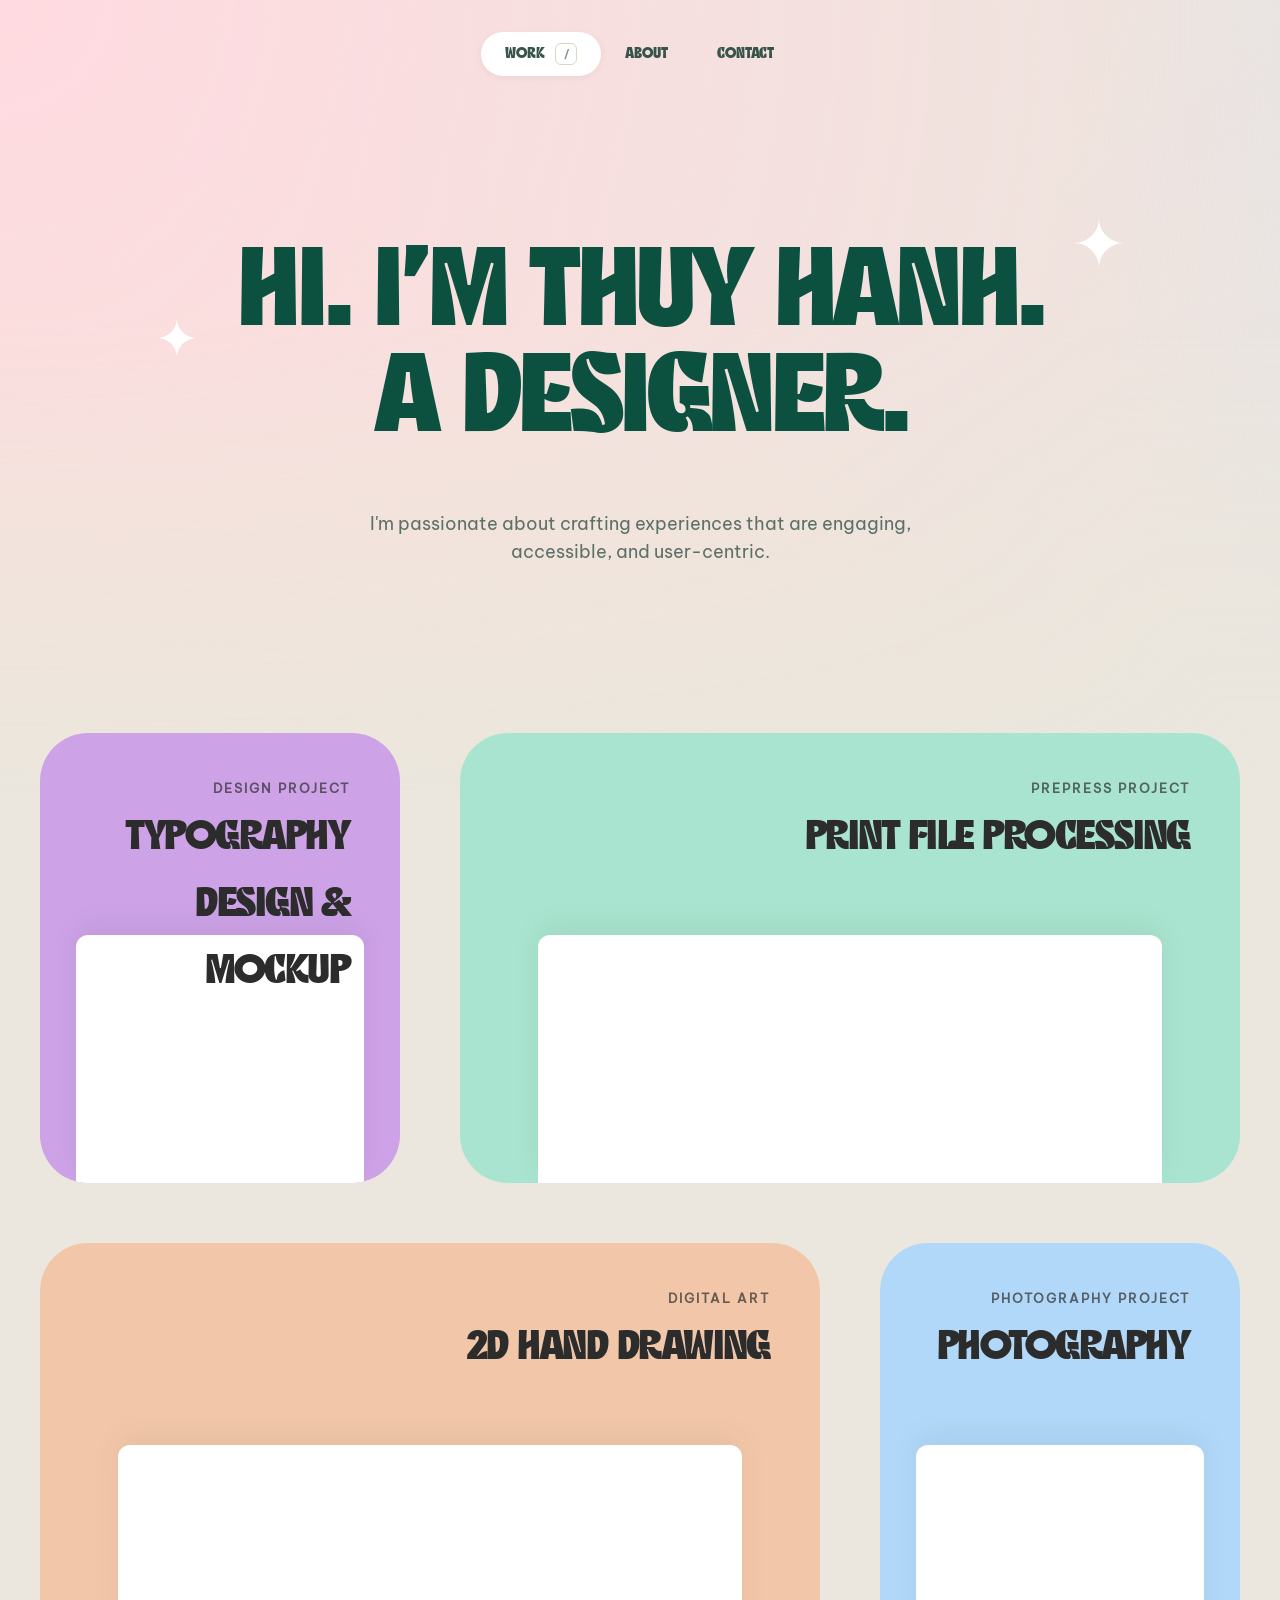
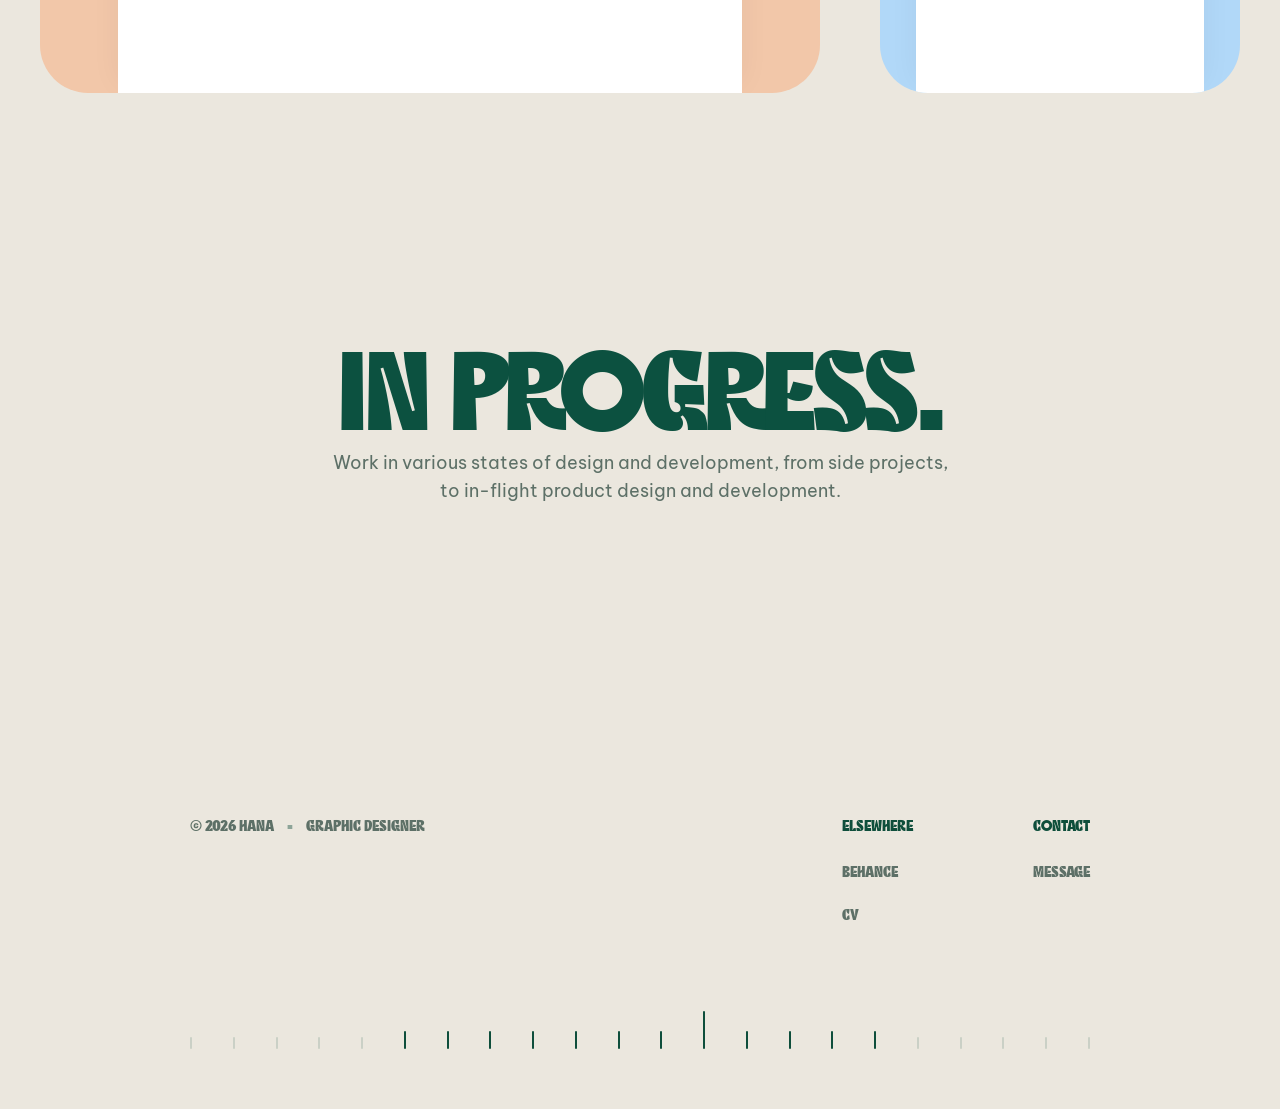
==== commit f7de2dcb: "Add files via upload" ====
--- a/index.html
+++ b/index.html
@@ -63,7 +63,7 @@
           </div>
 
           <div class="card-header">
-            <span class="brand">HELP SCOUT</span>
+            <span class="brand">DESIGN PROJECT</span>
             <h2>Typography Design & Mockup</h2>
           </div>
           <div class="card-image-placeholder"></div>
@@ -87,7 +87,7 @@
           </div>
 
           <div class="card-header">
-            <span class="brand">HELP SCOUT</span>
+            <span class="brand">PREPRESS PROJECT</span>
             <h2>Print File Processing</h2>
           </div>
           <div class="card-image-placeholder"></div>
@@ -109,7 +109,7 @@
           </div>
 
           <div class="card-header">
-            <span class="brand">FIGMA</span>
+            <span class="brand">DIGITAL ART</span>
             <h2>2D Hand Drawing</h2>
           </div>
           <div class="card-image-placeholder"></div>
@@ -133,7 +133,7 @@
           </div>
 
           <div class="card-header">
-            <span class="brand">HELP SCOUT</span>
+            <span class="brand">PHOTOGRAPHY PROJECT</span>
             <h2>Photography</h2>
           </div>
           <div class="card-image-placeholder"></div>
@@ -173,17 +173,14 @@
   <footer class="site-footer">
     <div class="footer-top">
       <div class="footer-left">
-        <p>© 2026 Hana <span>•</span> Thỏa sức đam mê</p>
+        <p>© 2026 Hana <span>•</span> Graphic Designer</p>
       </div>
       
       <div class="footer-right">
         <div class="footer-column">
           <h4>Elsewhere</h4>
-          <a href="#">Figma</a>
-          <a href="#">Github</a>
-          <a href="#">Posts</a>
-          <a href="#">CV</a>
-          <a href="#">LinkedIn</a>
+          <a href="https://www.behance.net/lvthyhnh">Behance</a>
+          <a href="https://www.canva.com/design/DAHWB4OcY3U/sBoWiRG0VWdo9BFXxFOdFw/edit">CV</a>
         </div>
         <div class="footer-column">
           <h4>Contact</h4>
@@ -194,19 +191,6 @@
 
     <!-- Phần thanh thước kẻ và nút mặt trời -->
     <div class="footer-bottom">
-      <div class="theme-toggle">
-        <svg width="22" height="22" viewBox="0 0 24 24" fill="none" stroke="currentColor" stroke-width="2" stroke-linecap="round" stroke-linejoin="round">
-          <circle cx="12" cy="12" r="5"></circle>
-          <line x1="12" y1="1" x2="12" y2="3"></line>
-          <line x1="12" y1="21" x2="12" y2="23"></line>
-          <line x1="4.22" y1="4.22" x2="5.64" y2="5.64"></line>
-          <line x1="18.36" y1="18.36" x2="19.78" y2="19.78"></line>
-          <line x1="1" y1="12" x2="3" y2="12"></line>
-          <line x1="21" y1="12" x2="23" y2="12"></line>
-          <line x1="4.22" y1="19.78" x2="5.64" y2="18.36"></line>
-          <line x1="18.36" y1="5.64" x2="19.78" y2="4.22"></line>
-        </svg>
-      </div>
       <div class="ruler">
         <div class="tick minor"></div>
         <div class="tick minor"></div>
@@ -274,15 +258,15 @@
   <div class="chatbox-body">
     <div class="chat-msg bot-msg">Hi!</div>
     <div class="chat-msg bot-msg">I'm Hana. I'm here to help you with any questions you might have about my work.</div>
-    <div class="chat-msg bot-msg">How can I help you today?</div>
+    <div class="chat-msg bot-msg"><p>Please feel free to contact me via email.</p><p>Email: levuthuyhanh06@gmail.com</p></div>
     
-    <!-- Các nút tùy chọn -->
+    <!-- Các nút tùy chọn 
     <div class="chat-options">
       <a href="#" class="chat-option-btn">Looking for your old portfolio</a>
       <a href="#" class="chat-option-btn">Just saying hello!</a>
       <a href="#" class="chat-option-btn">Interested in mentorship</a>
       <a href="#" class="chat-option-btn">We'd like to hire you</a>
-    </div>
+    </div>-->
   </div>
 </div>
 
--- a/style.css
+++ b/style.css
@@ -135,7 +135,8 @@
 .project-hero .hero-subtitle,
 .project-meta-container,
 .project-showcase,
-.project-content .text-block {
+.project-content .text-block,
+.quadro-gallery, .duo-gallery, .trio-gallery, .mono-gallery {
   opacity: 0; 
   animation: slideUpFade 1.5s cubic-bezier(0.1, 1, 0.2, 1) both;
 }
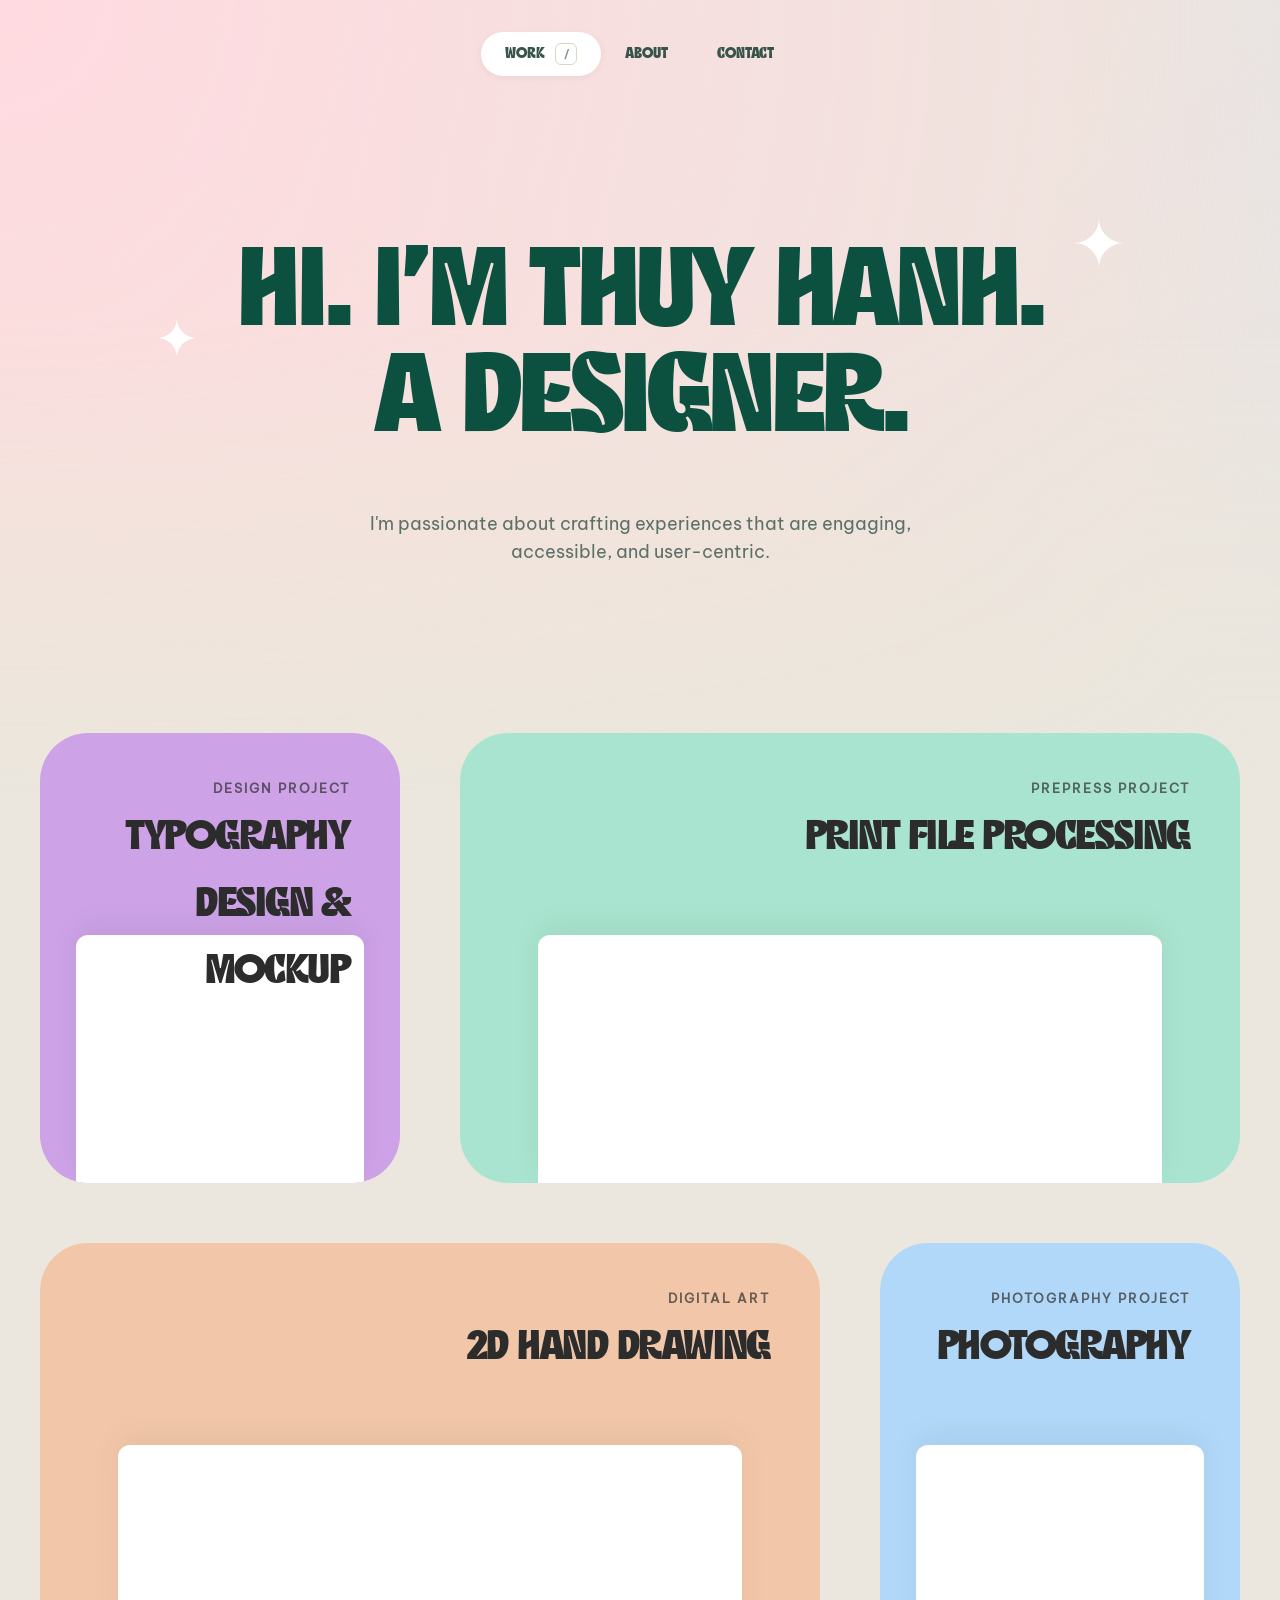
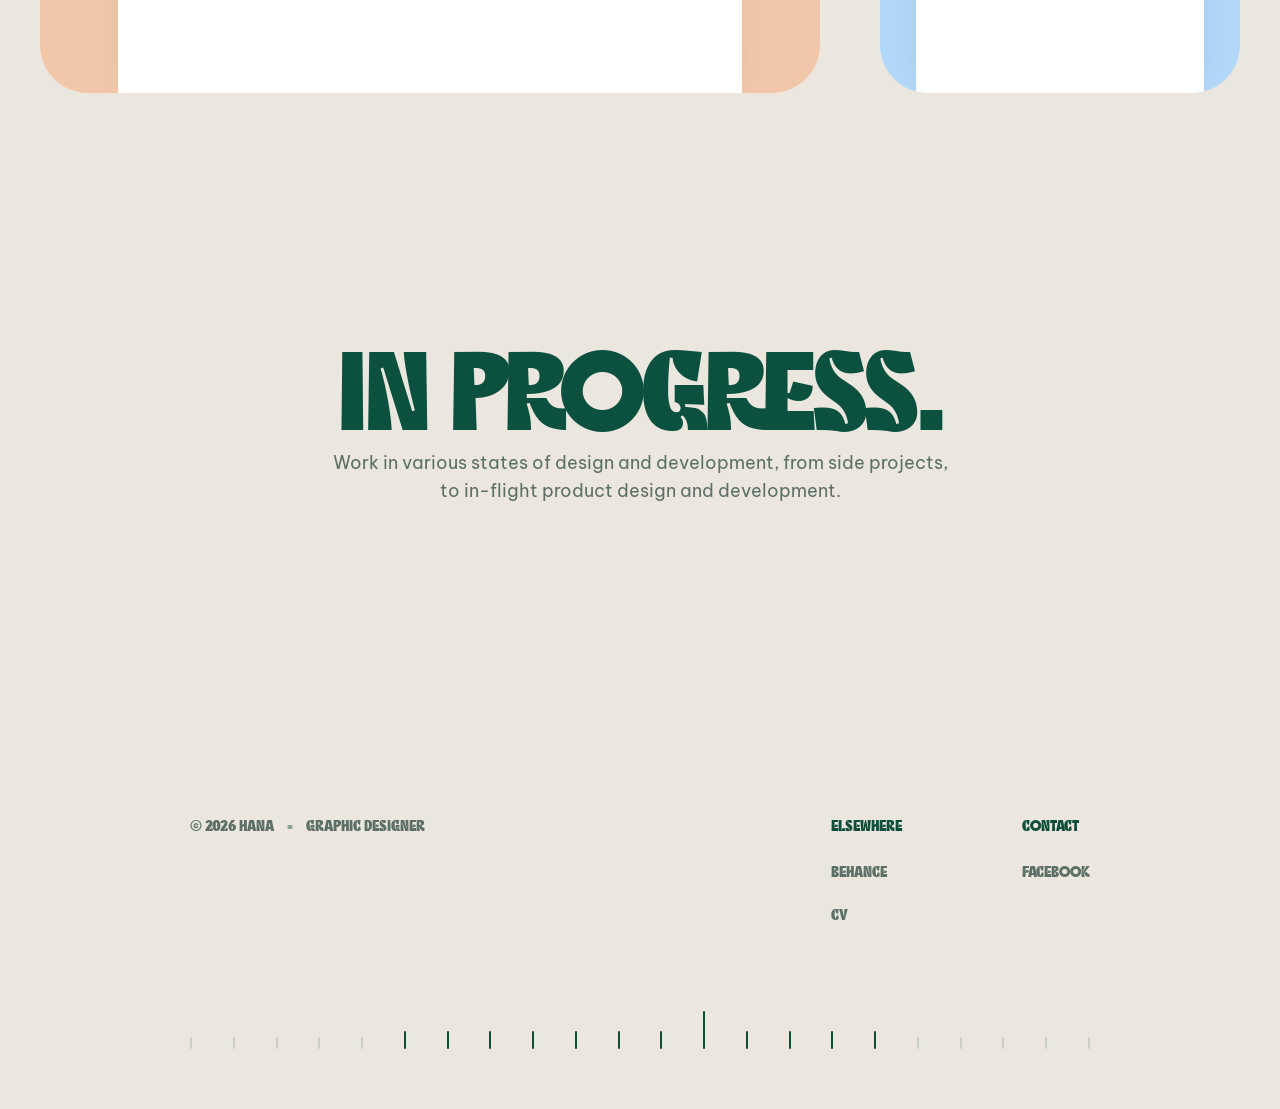
==== commit 19dfb6d9: "Add files via upload" ====
--- a/index.html
+++ b/index.html
@@ -184,7 +184,7 @@
         </div>
         <div class="footer-column">
           <h4>Contact</h4>
-          <a href="#">Message</a>
+          <a href="https://www.facebook.com/thoai.pham.538771/?locale=vi_VN">Facebook</a>
         </div>
       </div>
     </div>
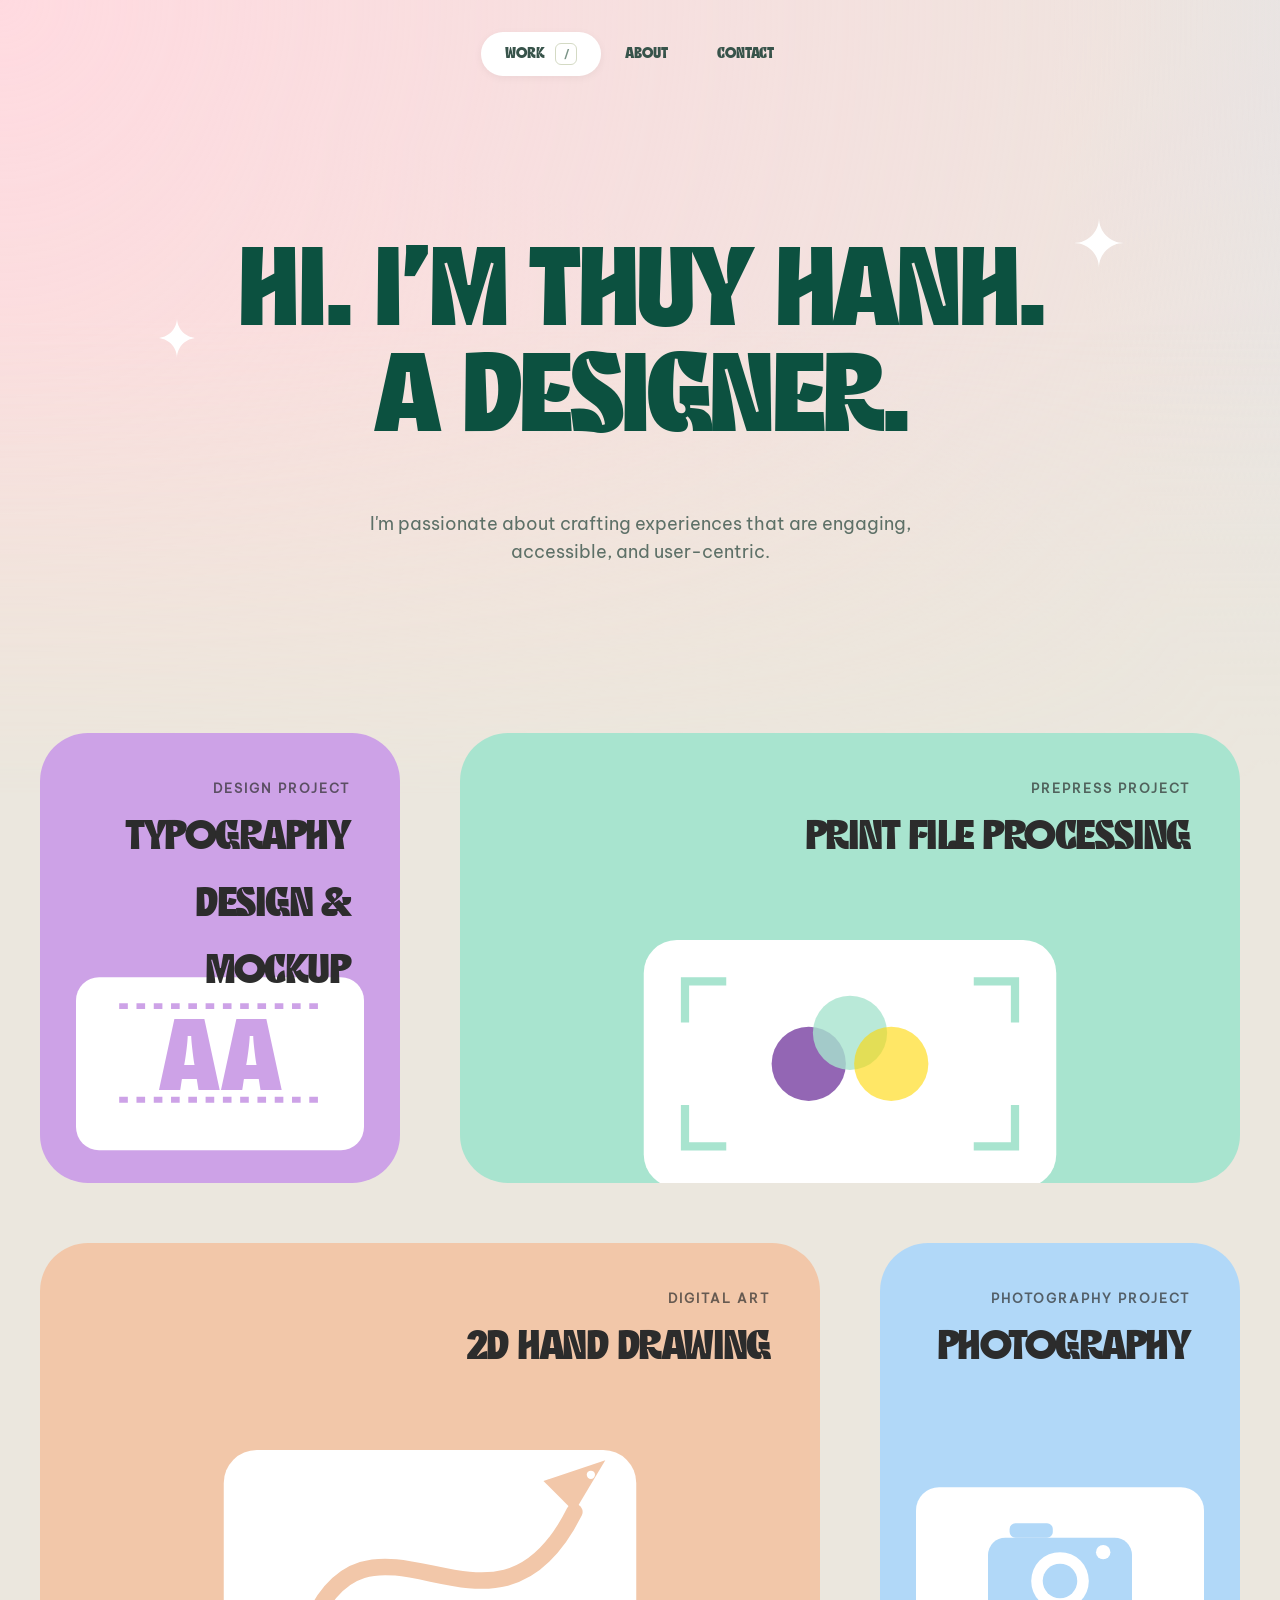
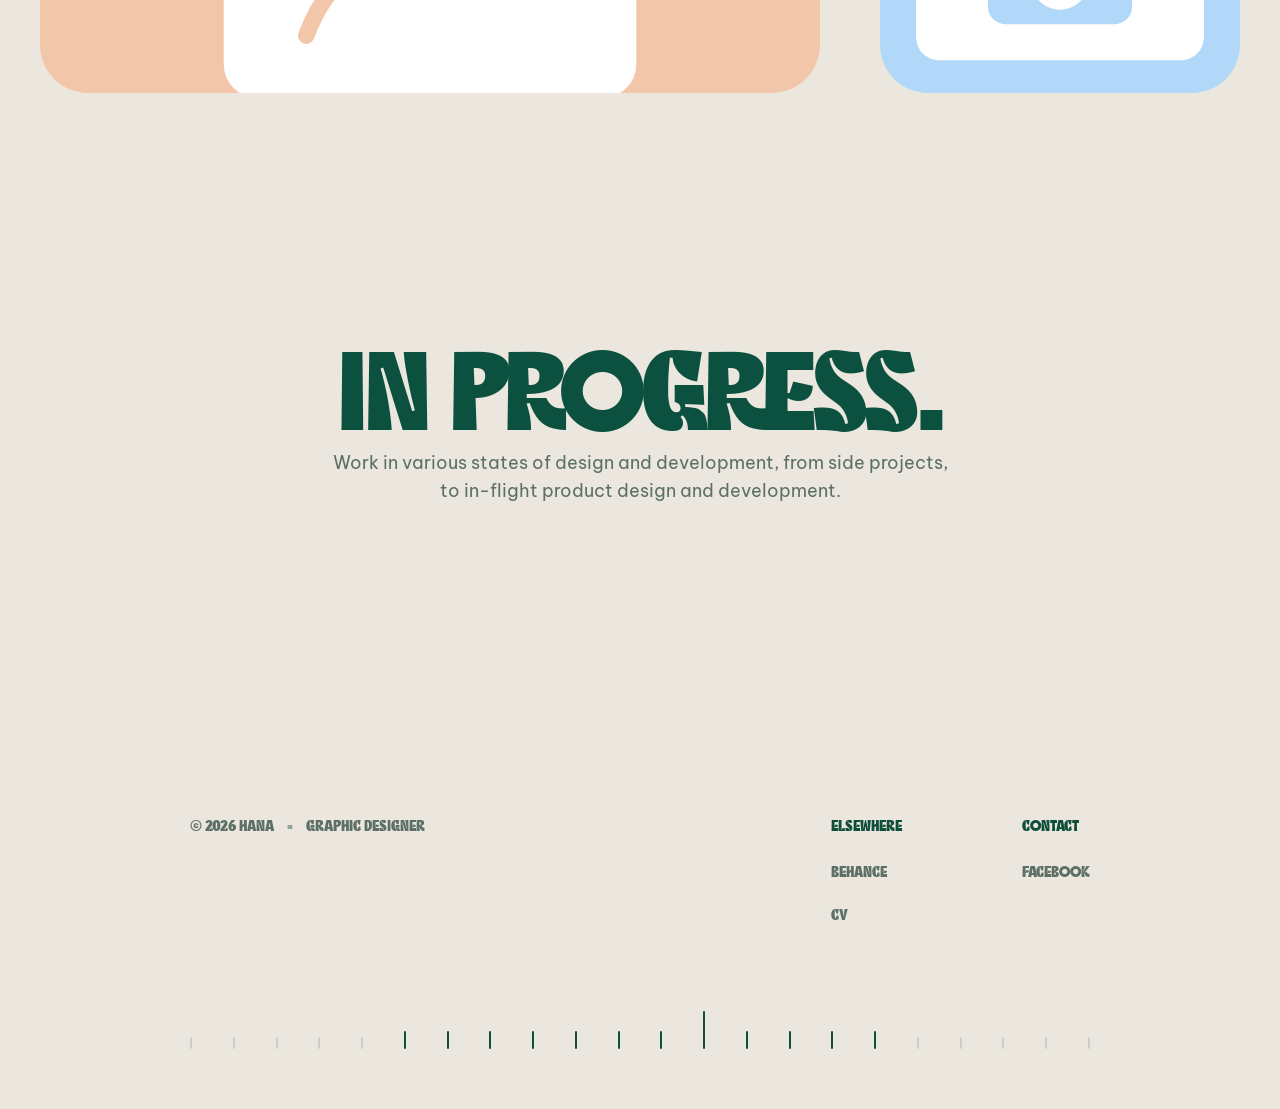
==== commit ca83e910: "Add files via upload" ====
--- a/index.html
+++ b/index.html
@@ -10,8 +10,6 @@
   <link rel="stylesheet" href="style.css"> 
 </head>
 <body id="top">
-  
-  
 
   <!-- THANH ĐIỀU KHIỂN NỔI (FLOATING NAV) -->
 <header class="floating-header">
@@ -66,7 +64,19 @@
             <span class="brand">DESIGN PROJECT</span>
             <h2>Typography Design & Mockup</h2>
           </div>
-          <div class="card-image-placeholder"></div>
+          <div class="artwork-mask">
+            <div class="card-svg-artwork">
+              <svg viewBox="0 0 200 120" width="100%" height="100%">
+                <!-- Nền trắng bo góc -->
+                <rect width="100%" height="100%" fill="#ffffff" rx="16" ry="16"/>
+                <!-- Chữ Typography -->
+                <text x="50%" y="65%" font-family="'A', serif" font-size="70" font-weight="900" fill="#cda2e7" text-anchor="middle">Aa</text>
+                <!-- Đường dóng hàng -->
+                <line x1="30" y1="85" x2="170" y2="85" stroke="#cda2e7" stroke-width="4" stroke-dasharray="6 6" />
+                <line x1="30" y1="20" x2="170" y2="20" stroke="#cda2e7" stroke-width="4" stroke-dasharray="6 6" />
+              </svg>
+            </div>
+          </div>
         </a>
         
         <!-- Ô Xanh ngọc: Articles -->
@@ -90,7 +100,19 @@
             <span class="brand">PREPRESS PROJECT</span>
             <h2>Print File Processing</h2>
           </div>
-          <div class="card-image-placeholder"></div>
+          <div class="artwork-mask">
+            <div class="card-svg-artwork">
+              <svg viewBox="0 0 200 120" width="100%" height="100%">
+                <rect width="100%" height="100%" fill="#ffffff" rx="16" ry="16"/>
+                <!-- Vạch xén giấy (Crop marks) -->
+                <path d="M 20 40 L 20 20 L 40 20 M 180 40 L 180 20 L 160 20 M 20 80 L 20 100 L 40 100 M 180 80 L 180 100 L 160 100" stroke="#a8e4cf" stroke-width="4" fill="none"/>
+                <!-- 3 vòng tròn màu CMYK hòa trộn -->
+                <circle cx="80" cy="60" r="18" fill="#4B0082" opacity="0.6"/> <!-- Giả Cyan/Magenta -->
+                <circle cx="100" cy="45" r="18" fill="#a8e4cf" opacity="0.8"/>
+                <circle cx="120" cy="60" r="18" fill="#FFD700" opacity="0.6"/> <!-- Yellow -->
+              </svg>
+            </div>
+          </div>
         </a>
 
         <!-- Ô Cam nhạt: Plugins -->
@@ -112,7 +134,18 @@
             <span class="brand">DIGITAL ART</span>
             <h2>2D Hand Drawing</h2>
           </div>
-          <div class="card-image-placeholder"></div>
+          <div class="artwork-mask">
+            <div class="card-svg-artwork">
+              <svg viewBox="0 0 200 120" width="100%" height="100%">
+                <rect width="100%" height="100%" fill="#ffffff" rx="16" ry="16"/>
+                <!-- Đường cong (Nét vẽ) -->
+                <path d="M 40 90 C 70 10, 130 110, 170 30" stroke="#f2c7a9" stroke-width="8" fill="none" stroke-linecap="round"/>
+                <!-- Ngòi bút -->
+                <path d="M 170 30 L 155 15 L 185 5 Z" fill="#f2c7a9"/>
+                <circle cx="178" cy="12" r="2" fill="#ffffff"/>
+              </svg>
+            </div>
+          </div>
         </a>
 
         <!-- Ô Xanh dương: Photography -->
@@ -136,7 +169,21 @@
             <span class="brand">PHOTOGRAPHY PROJECT</span>
             <h2>Photography</h2>
           </div>
-          <div class="card-image-placeholder"></div>
+          <div class="artwork-mask">
+            <div class="card-svg-artwork">
+              <svg viewBox="0 0 200 120" width="100%" height="100%">
+                <rect width="100%" height="100%" fill="#ffffff" rx="16" ry="16"/>
+                <!-- Thân máy ảnh -->
+                <rect x="50" y="35" width="100" height="60" rx="12" fill="#b1d8f8"/>
+                <!-- Đèn Flash / Nút bấm -->
+                <rect x="65" y="25" width="30" height="10" rx="4" fill="#b1d8f8"/>
+                <circle cx="130" cy="45" r="5" fill="#ffffff"/>
+                <!-- Ống kính (Lens) -->
+                <circle cx="100" cy="65" r="20" fill="#ffffff"/>
+                <circle cx="100" cy="65" r="12" fill="#b1d8f8"/>
+              </svg>
+            </div>
+          </div>
         </a>
       </div>
     </section>
@@ -165,8 +212,8 @@
             <h2>Droplette</h2>
           </div>
           <div class="card-image-placeholder"></div>
-        </a>-->
-      </div>
+        </a>
+      </div>-->
     </section>
   </main>
 
--- a/style.css
+++ b/style.css
@@ -345,6 +345,16 @@
   gap: 60px; 
 }
 
+.artwork-mask {
+  position: absolute;
+  top: 0; left: 0;
+  width: 100%; height: 100%;
+  border-radius: 48px; /* Bo góc giống y hệt thẻ bài */
+  overflow: hidden; /* Cắt gọt mọi thứ chui ra khỏi mặt nạ này */
+  z-index: 1; 
+  pointer-events: none; /* Tránh cản trở click chuột của người dùng */
+}
+
 .work-card {
   display: block;
   border-radius: 48px; 
@@ -436,33 +446,7 @@
   color: #ffffff;
 }
 
-/* =========================================
-   RESPONSIVE (ĐIỆN THOẠI & IPAD)
-========================================= */
-@media (max-width: 992px) {
-  .giant-heading {
-    font-size: 5.5rem;
-  }
-  .sparkle.left { left: -40px; width: 30px; }
-  .sparkle.right { right: -40px; width: 40px; }
-  
-  .work-grid .work-card {
-    grid-column: span 12 !important; 
-  }
-  
-  .work-card {
-    height: 480px; 
-  }
-}
-
-@media (max-width: 768px) {
-  .giant-heading {
-    font-size: 4rem;
-    letter-spacing: -2px;
-  }
-  .sean-hero { padding: 120px 20px 60px; }
-  .sparkle { display: none; }
-}
+
 /* =========================================
    5. TRANG EPIC (ABOUT PAGE - BỐ CỤC CHUẨN, SIZE VỪA VẶN)
 ========================================= */
@@ -569,33 +553,6 @@
 }
 
 /* =========================================
-   RESPONSIVE (ĐIỆN THOẠI)
-========================================= */
-@media (max-width: 768px) {
-  .giant-heading {
-    font-size: 4rem;
-    letter-spacing: -2px;
-  }
-  
-  .profile-grid {
-    grid-template-columns: 1fr;
-    text-align: center;
-  }
-  
-  .profile-arch {
-    max-width: 300px;
-    margin: 0 auto;
-  }
-  
-  .values-container {
-    padding: 40px 20px;
-  }
-  
-  .values-grid {
-    grid-template-columns: 1fr;
-  }
-}
-/* =========================================
    6. TRANG CHƯƠNG TRÌNH (PLAY PAGE)
 ========================================= */
 .play-page {
@@ -746,14 +703,6 @@
 .blue-icon { background-color: #1a365d; color: white; }
 .pink-icon { background-color: #fce4ec; color: #d81b60; }
 
-/* Responsive cho điện thoại */
-@media (max-width: 768px) {
-  .play-grid { grid-template-columns: 1fr; }
-  .card-row { flex-direction: column-reverse; text-align: left; align-items: flex-start; }
-  .card-icon { width: 80px; height: 80px; font-size: 2rem; }
-  .play-hero h1 { font-size: 4rem; }
-  .sparkle { font-size: 3rem; right: -30px; }
-}
 /* =========================================
    7. TRANG GIÁO VIÊN (NOTES PAGE CLONE)
 ========================================= */
@@ -837,13 +786,6 @@
   line-height: 1.6;
   font-weight: 500;
 }
-
-/* Responsive */
-@media (max-width: 768px) {
-  .notes-hero h1 { font-size: 4rem; }
-  .note-item { padding: 35px 30px; border-radius: 30px; }
-  .note-item h3 { font-size: 1.8rem; }
-}
 /* =========================================
    8. FOOTER 
 ========================================= */
@@ -963,20 +905,6 @@
   background-color: #0e4e3b;
 }
 
-/* --- ĐÁP ỨNG TRÊN ĐIỆN THOẠI (RESPONSIVE) --- */
-@media (max-width: 768px) {
-  .footer-top {
-    flex-direction: column;
-  }
-  
-  .footer-right {
-    gap: 60px;
-  }
-  
-  .site-footer {
-    padding: 60px 20px 40px;
-  }
-}
 /* =========================================
    HIỆU ỨNG CÁC BIỂU TƯỢNG XUẤT HIỆN TỪ RÌA (KHÔNG ĐỔI KÍCH THƯỚC)
 ========================================= */
@@ -1044,19 +972,19 @@
   z-index: 1; 
 }
 
-.card-image-placeholder::after {
-  content: "";
+.card-svg-artwork {
   position: absolute;
-  bottom: 0; /* Bám sát đáy */
+  bottom: -5px; /* Ép sát đáy */
   left: 10%;
   width: 80%;
   height: 55%;
-  background-color: #ffffff; /* Giả lập hình ảnh */
-  border-radius: 12px 12px 0 0;
-  box-shadow: 0 -10px 30px rgba(0,0,0,0.05); /* Bóng đổ hắt lên nhẹ */
-  
-  /* Cài đặt thời gian kéo xuống mượt mà */
+  z-index: 1;
   transition: transform 0.7s cubic-bezier(0.25, 0.8, 0.25, 1);
+}
+
+/* Hiệu ứng kéo tụt ảnh xuống khi Hover thẻ bài */
+.work-card:hover .card-svg-artwork {
+  transform: translateY(40px);
 }
 
 /* KHI RÊ CHUỘT: Kéo hình ảnh tụt xuống dưới */
@@ -1209,7 +1137,7 @@
 
 .project-hero .hero-subtitle {
   margin-top: 30px;
-  font-size: 1.5rem;
+  font-size: 1.3rem;
   color: #556b62;
   line-height: 1.5;
 }
@@ -1313,14 +1241,6 @@
   font-weight: 500;
 }
 
-/* Responsive cho Mobile */
-@media (max-width: 768px) {
-  .project-meta { 
-    flex-direction: column; 
-    gap: 40px; 
-    padding: 20px; 
-  }
-}
 /* =========================================
    GIAO DIỆN NHÚNG PDF TRỰC TIẾP (IFRAME)
 ========================================= */
@@ -1343,17 +1263,6 @@
   width: 100%;
   height: 100%;
   display: block;
-}
-
-/* Responsive cho điện thoại (thu nhỏ chiều cao khung PDF lại) */
-@media (max-width: 768px) {
-  .pdf-container {
-    height: 60vh;
-    border-radius: 24px;
-  }
-  .pdf-container iframe {
-    border-radius: 24px;
-  }
 }
 
 /* Lưới 3 ảnh dọc đứng cạnh nhau */
@@ -1413,11 +1322,109 @@
   margin: 0; /* Xóa margin thừa */
 }
 
-/* Responsive cho điện thoại (tự rã thành 1 cột dọc) */
+/* =========================================
+   1. MÀN HÌNH IPAD & MÁY TÍNH BẢNG (Dưới 992px)
+   LƯU Ý: Phải luôn đặt khung to lên trước
+========================================= */
+@media (max-width: 992px) {
+  .giant-heading {
+    font-size: 5.5rem;
+  }
+  .sparkle.left { left: -40px; width: 30px; }
+  .sparkle.right { right: -40px; width: 40px; }
+  
+  .work-grid .work-card {
+    grid-column: span 12 !important; 
+  }
+  
+  .work-card {
+    height: 480px; 
+  }
+}
+
+/* =========================================
+   2. MÀN HÌNH ĐIỆN THOẠI CHUNG (Dưới 768px)
+========================================= */
 @media (max-width: 768px) {
-  .trio-gallery {
+  /* Gộp các setting cho layout dọc */
+  .profile-grid, .values-grid, .play-grid, 
+  .trio-gallery, .duo-gallery {
     grid-template-columns: 1fr;
-    gap: 30px;
-    padding: 0 20px;
-  }
-}+  }
+  .profile-grid { text-align: center; }
+  .profile-arch { max-width: 300px; margin: 0 auto; }
+  .card-row { flex-direction: column-reverse; text-align: left; align-items: flex-start; }
+  .card-icon { width: 80px; height: 80px; font-size: 2rem; }
+  
+  .values-container { padding: 40px 20px; }
+  .footer-top { flex-direction: column; }
+  .footer-right { gap: 60px; }
+  .site-footer { padding: 60px 20px 40px; }
+  
+  .sean-hero { padding: 120px 20px 60px; }
+  .sparkle { display: none; }
+
+  /* Gallery */
+  .trio-gallery, .duo-gallery, .quadro-gallery {
+    gap: 20px !important;
+    padding: 0 15px !important;
+  }
+  .quadro-gallery { grid-template-columns: repeat(2, 1fr) !important; }
+  .mono-gallery, .project-showcase { padding: 0 15px !important; margin-bottom: 60px !important; }
+
+  /* Chatbox & PDF */
+  .chatbox-wrapper {
+    width: 280px !important; 
+    right: 20px !important;
+    left: auto !important; 
+    bottom: 20px !important;
+  }
+  .chat-msg { font-size: 0.85rem !important; padding: 8px 12px !important; }
+  .pdf-container { height: 60vh; border-radius: 24px; width: 100% !important; overflow: hidden !important; }
+  .pdf-container iframe { border-radius: 24px; width: 1px !important; min-width: 100% !important; max-width: 100% !important; }
+  .project-meta { flex-direction: column; gap: 40px; padding: 20px; }
+  .work-grid {
+    display: flex !important;
+    flex-direction: column !important; /* Xếp dọc các thẻ bài từ trên xuống dưới */
+    gap: 30px !important; /* Thu hẹp khoảng cách giữa các thẻ bài còn 30px */
+  }
+
+  .work-grid .work-card {
+    width: 100% !important; /* Ép thẻ bài vừa khít 100% chiều ngang màn hình */
+  }
+}
+
+/* =========================================
+   3. MÀN HÌNH ĐIỆN THOẠI NHỎ (Dưới 480px - Cứu tinh cho màn 300-400px)
+========================================= */
+@media (max-width: 480px) {
+  /* Ép chữ tiêu đề nhỏ lại để không đâm lủng 2 bên mép điện thoại */
+  .giant-heading, .play-hero h1, .notes-hero h1 {
+    font-size: 2.8rem !important; 
+    letter-spacing: -1px !important;
+    word-break: break-word; /* Tự động bẻ chữ nếu từ tiếng Anh quá dài */
+  }
+
+  /* Thu gọn thẻ bài (Work Cards) */
+  .work-section {
+    padding: 0 15px 60px !important; 
+  }
+  .work-card {
+    height: 380px !important; /* Giảm chiều cao để lướt mượt hơn */
+    padding: 20px 15px !important; 
+    overflow: hidden !important; 
+  }
+  .card-header h2 {
+    font-size: 1.4rem !important; 
+    line-height: 1.15 !important;
+    word-wrap: break-word !important; 
+  }
+  .card-header .brand {
+    font-size: 0.7rem !important;
+  }
+  
+  /* Thu gọn Note items */
+  .note-item { padding: 25px 20px !important; border-radius: 24px !important; }
+  .note-item h3 { font-size: 1.5rem !important; }
+}
+
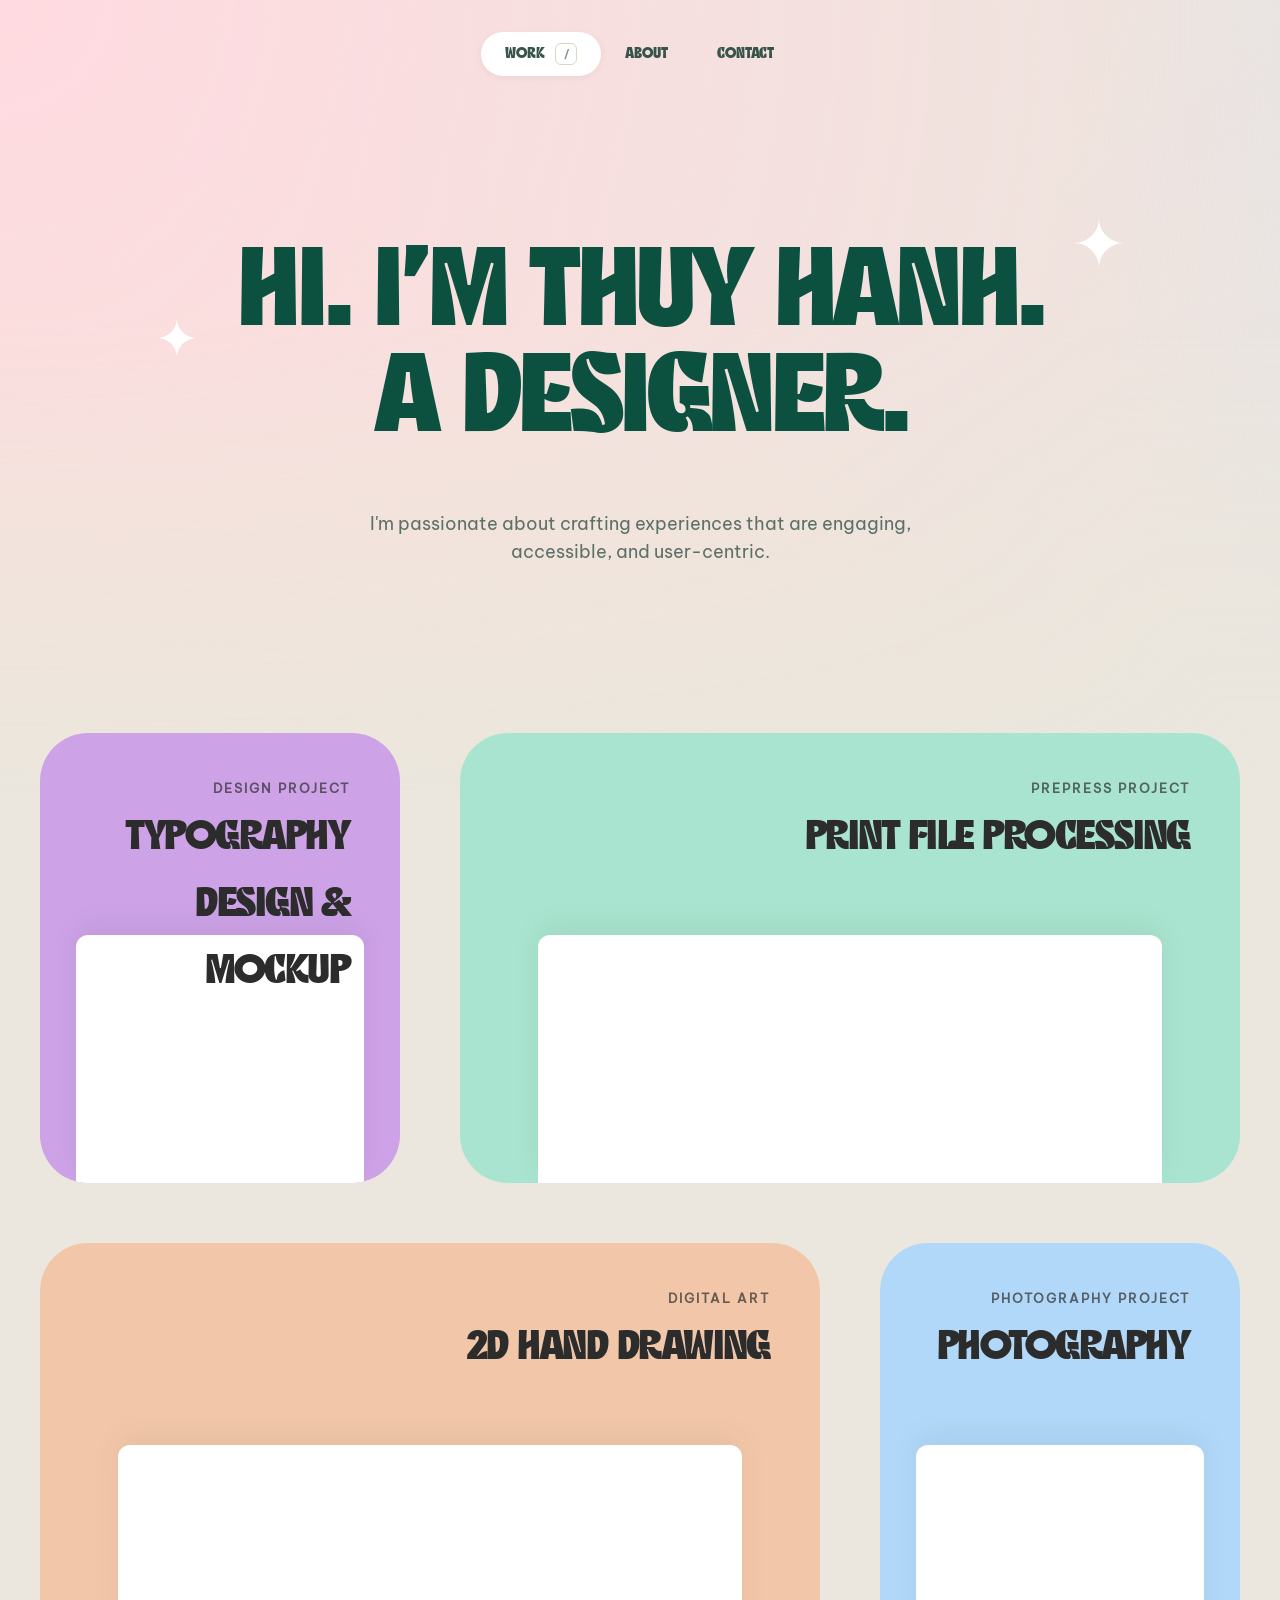
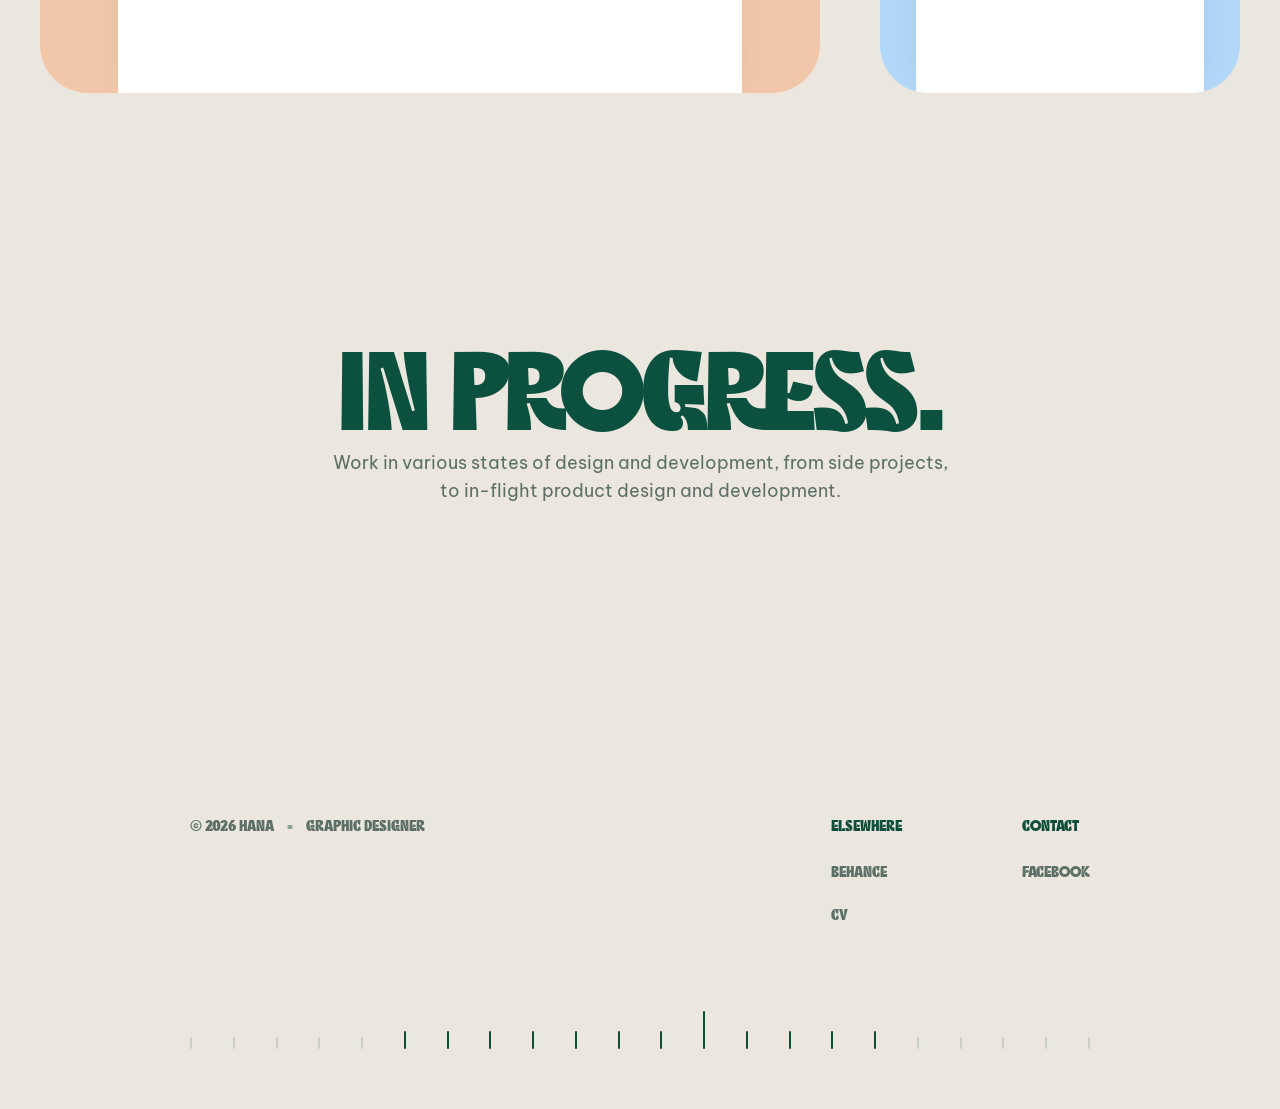
==== commit 950be3cc: "Add files via upload" ====
--- a/index.html
+++ b/index.html
@@ -64,19 +64,7 @@
             <span class="brand">DESIGN PROJECT</span>
             <h2>Typography Design & Mockup</h2>
           </div>
-          <div class="artwork-mask">
-            <div class="card-svg-artwork">
-              <svg viewBox="0 0 200 120" width="100%" height="100%">
-                <!-- Nền trắng bo góc -->
-                <rect width="100%" height="100%" fill="#ffffff" rx="16" ry="16"/>
-                <!-- Chữ Typography -->
-                <text x="50%" y="65%" font-family="'A', serif" font-size="70" font-weight="900" fill="#cda2e7" text-anchor="middle">Aa</text>
-                <!-- Đường dóng hàng -->
-                <line x1="30" y1="85" x2="170" y2="85" stroke="#cda2e7" stroke-width="4" stroke-dasharray="6 6" />
-                <line x1="30" y1="20" x2="170" y2="20" stroke="#cda2e7" stroke-width="4" stroke-dasharray="6 6" />
-              </svg>
-            </div>
-          </div>
+          <div class="card-image-placeholder"></div>
         </a>
         
         <!-- Ô Xanh ngọc: Articles -->
@@ -100,19 +88,7 @@
             <span class="brand">PREPRESS PROJECT</span>
             <h2>Print File Processing</h2>
           </div>
-          <div class="artwork-mask">
-            <div class="card-svg-artwork">
-              <svg viewBox="0 0 200 120" width="100%" height="100%">
-                <rect width="100%" height="100%" fill="#ffffff" rx="16" ry="16"/>
-                <!-- Vạch xén giấy (Crop marks) -->
-                <path d="M 20 40 L 20 20 L 40 20 M 180 40 L 180 20 L 160 20 M 20 80 L 20 100 L 40 100 M 180 80 L 180 100 L 160 100" stroke="#a8e4cf" stroke-width="4" fill="none"/>
-                <!-- 3 vòng tròn màu CMYK hòa trộn -->
-                <circle cx="80" cy="60" r="18" fill="#4B0082" opacity="0.6"/> <!-- Giả Cyan/Magenta -->
-                <circle cx="100" cy="45" r="18" fill="#a8e4cf" opacity="0.8"/>
-                <circle cx="120" cy="60" r="18" fill="#FFD700" opacity="0.6"/> <!-- Yellow -->
-              </svg>
-            </div>
-          </div>
+          <div class="card-image-placeholder"></div>
         </a>
 
         <!-- Ô Cam nhạt: Plugins -->
@@ -134,18 +110,7 @@
             <span class="brand">DIGITAL ART</span>
             <h2>2D Hand Drawing</h2>
           </div>
-          <div class="artwork-mask">
-            <div class="card-svg-artwork">
-              <svg viewBox="0 0 200 120" width="100%" height="100%">
-                <rect width="100%" height="100%" fill="#ffffff" rx="16" ry="16"/>
-                <!-- Đường cong (Nét vẽ) -->
-                <path d="M 40 90 C 70 10, 130 110, 170 30" stroke="#f2c7a9" stroke-width="8" fill="none" stroke-linecap="round"/>
-                <!-- Ngòi bút -->
-                <path d="M 170 30 L 155 15 L 185 5 Z" fill="#f2c7a9"/>
-                <circle cx="178" cy="12" r="2" fill="#ffffff"/>
-              </svg>
-            </div>
-          </div>
+          <div class="card-image-placeholder"></div>
         </a>
 
         <!-- Ô Xanh dương: Photography -->
@@ -169,21 +134,7 @@
             <span class="brand">PHOTOGRAPHY PROJECT</span>
             <h2>Photography</h2>
           </div>
-          <div class="artwork-mask">
-            <div class="card-svg-artwork">
-              <svg viewBox="0 0 200 120" width="100%" height="100%">
-                <rect width="100%" height="100%" fill="#ffffff" rx="16" ry="16"/>
-                <!-- Thân máy ảnh -->
-                <rect x="50" y="35" width="100" height="60" rx="12" fill="#b1d8f8"/>
-                <!-- Đèn Flash / Nút bấm -->
-                <rect x="65" y="25" width="30" height="10" rx="4" fill="#b1d8f8"/>
-                <circle cx="130" cy="45" r="5" fill="#ffffff"/>
-                <!-- Ống kính (Lens) -->
-                <circle cx="100" cy="65" r="20" fill="#ffffff"/>
-                <circle cx="100" cy="65" r="12" fill="#b1d8f8"/>
-              </svg>
-            </div>
-          </div>
+          <div class="card-image-placeholder"></div>
         </a>
       </div>
     </section>
--- a/style.css
+++ b/style.css
@@ -345,16 +345,6 @@
   gap: 60px; 
 }
 
-.artwork-mask {
-  position: absolute;
-  top: 0; left: 0;
-  width: 100%; height: 100%;
-  border-radius: 48px; /* Bo góc giống y hệt thẻ bài */
-  overflow: hidden; /* Cắt gọt mọi thứ chui ra khỏi mặt nạ này */
-  z-index: 1; 
-  pointer-events: none; /* Tránh cản trở click chuột của người dùng */
-}
-
 .work-card {
   display: block;
   border-radius: 48px; 
@@ -972,19 +962,19 @@
   z-index: 1; 
 }
 
-.card-svg-artwork {
+.card-image-placeholder::after {
+  content: "";
   position: absolute;
-  bottom: -5px; /* Ép sát đáy */
+  bottom: 0; /* Bám sát đáy */
   left: 10%;
   width: 80%;
   height: 55%;
-  z-index: 1;
+  background-color: #ffffff; /* Giả lập hình ảnh */
+  border-radius: 12px 12px 0 0;
+  box-shadow: 0 -10px 30px rgba(0,0,0,0.05); /* Bóng đổ hắt lên nhẹ */
+  
+  /* Cài đặt thời gian kéo xuống mượt mà */
   transition: transform 0.7s cubic-bezier(0.25, 0.8, 0.25, 1);
-}
-
-/* Hiệu ứng kéo tụt ảnh xuống khi Hover thẻ bài */
-.work-card:hover .card-svg-artwork {
-  transform: translateY(40px);
 }
 
 /* KHI RÊ CHUỘT: Kéo hình ảnh tụt xuống dưới */
